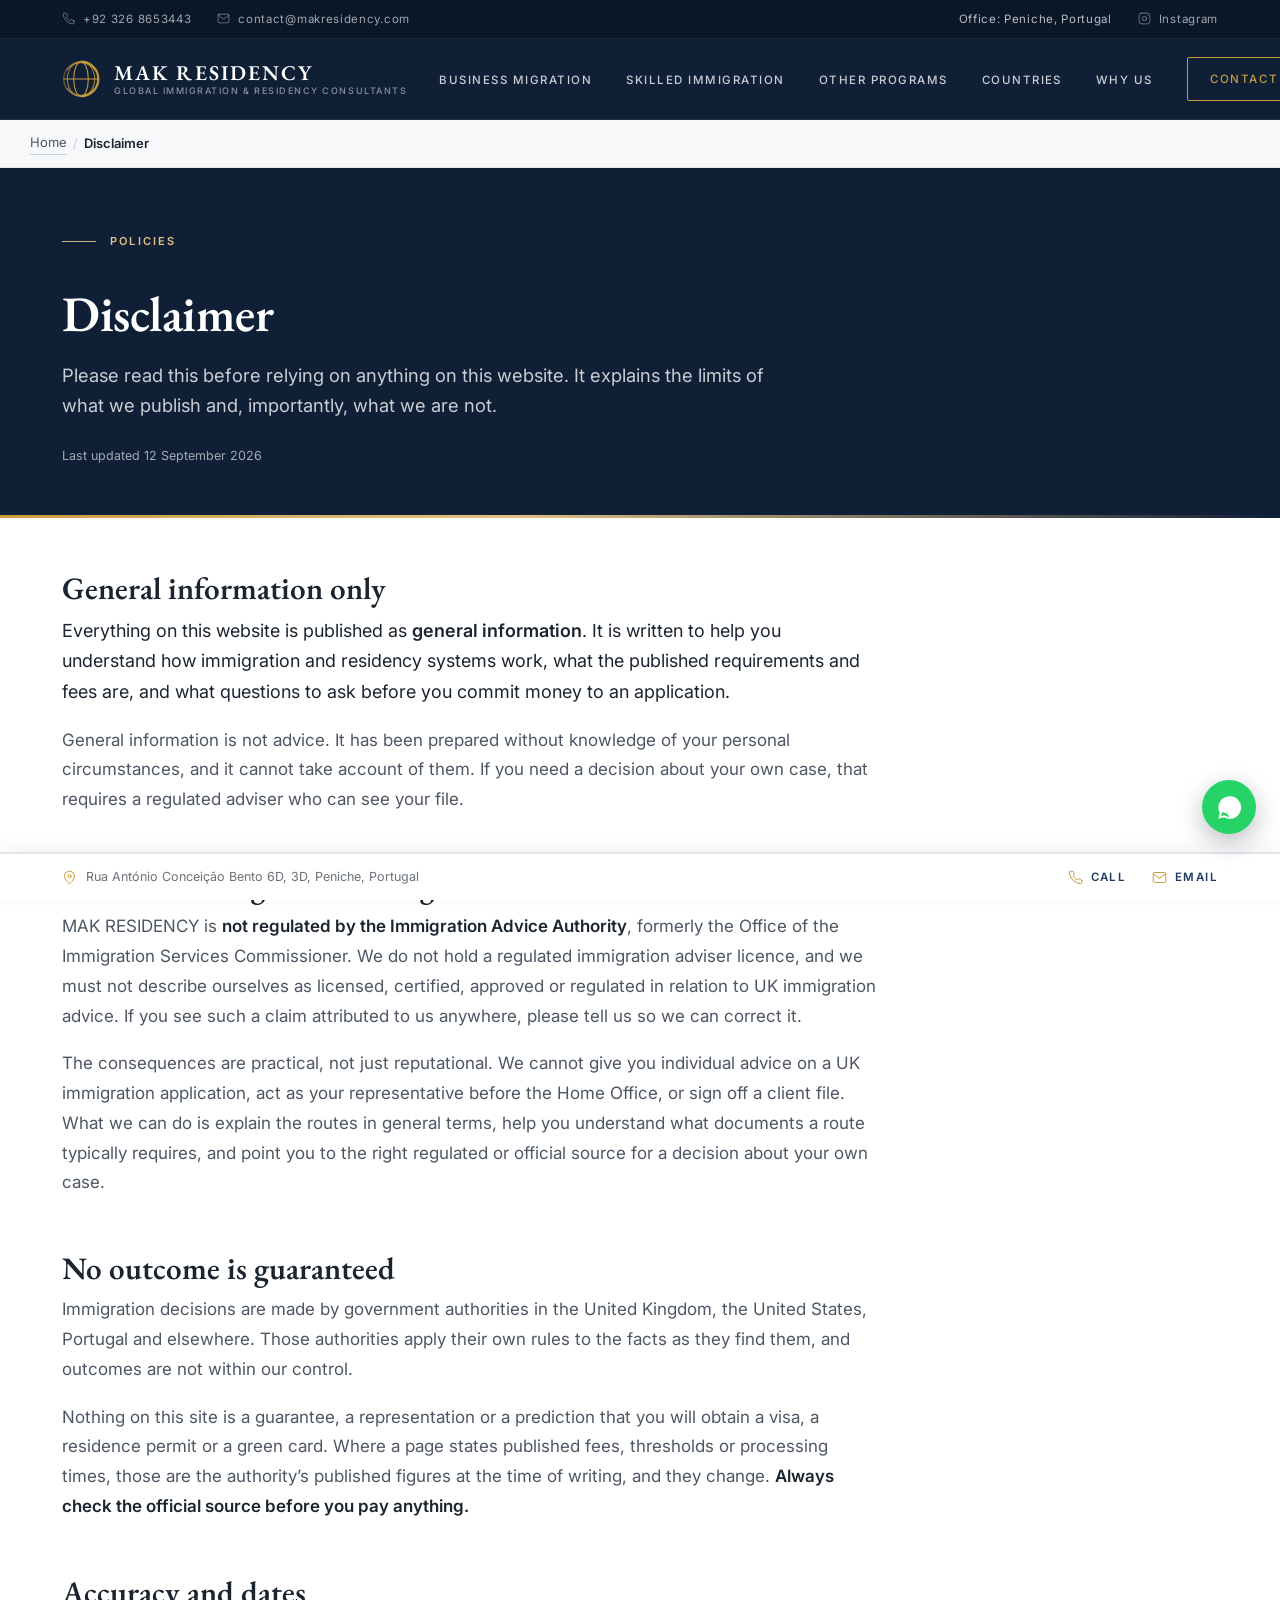
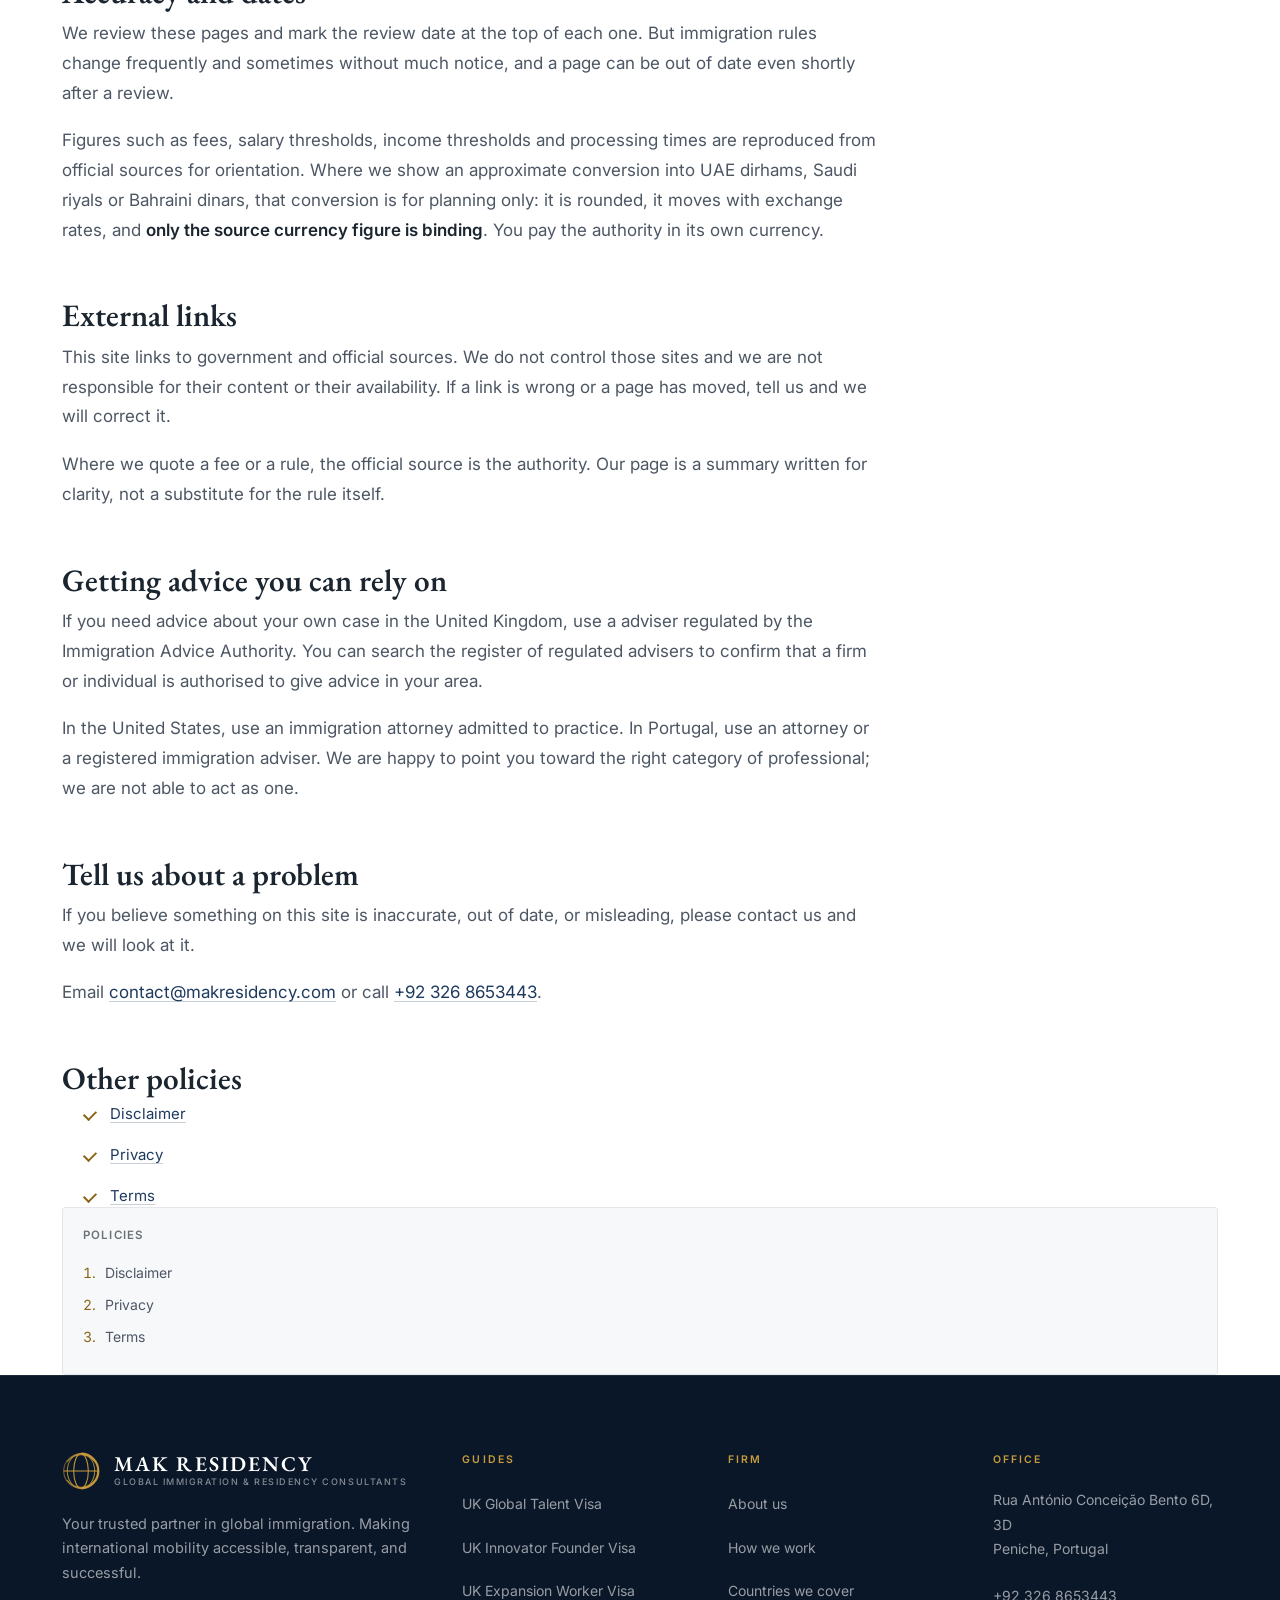
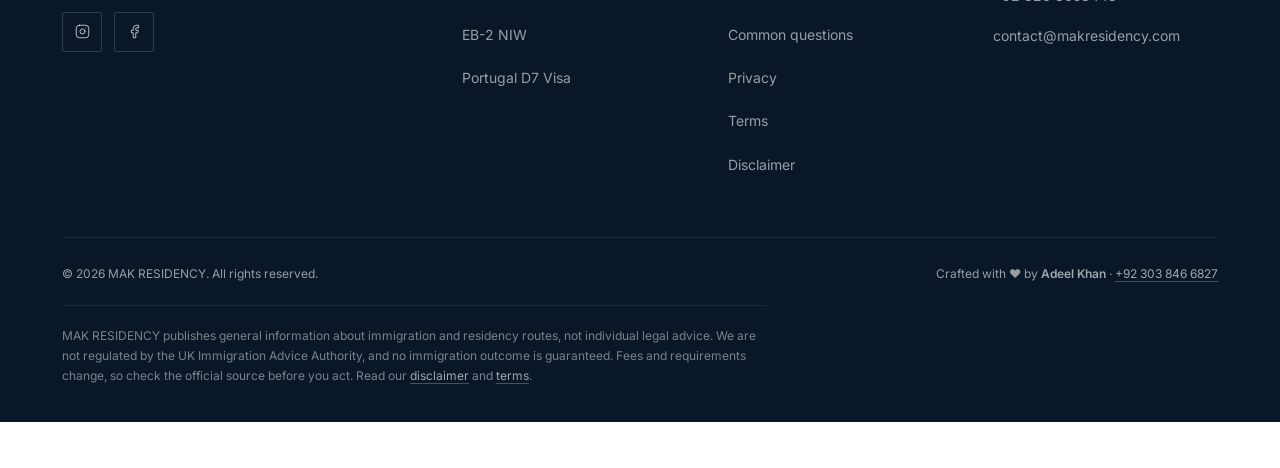
==== disclaimer/index.html @ 4a9f29b5 "Add Gulf-focused SEO: 5 visa guides, 3 policy pages, schema, sitemap The site was a single 1.9k-word" ====
<!doctype html>
<html lang="en">
<head>
    <meta charset="UTF-8">
    <meta name="viewport" content="width=device-width, initial-scale=1.0">
    <meta name="robots" content="index, follow, max-image-preview:large">
    <title>Disclaimer | MAK RESIDENCY</title>
    <meta name="description" content="General immigration information only. MAK RESIDENCY is not IAA or OISC regulated, nothing here is individual legal advice, and no outcome is guaranteed.">
    <meta name="author" content="MAK RESIDENCY">
    <meta name="theme-color" content="#0f1f36">
    <link rel="canonical" href="https://makresidency.com/disclaimer/">

    <meta property="og:type" content="article">
    <meta property="og:site_name" content="MAK RESIDENCY">
    <meta property="og:locale" content="en_GB">
    <meta property="og:title" content="Disclaimer | MAK RESIDENCY">
    <meta property="og:description" content="General immigration information only. MAK RESIDENCY is not IAA or OISC regulated, nothing here is individual legal advice, and no outcome is guaranteed.">
    <meta property="og:url" content="https://makresidency.com/disclaimer/">
    <meta property="og:image" content="https://makresidency.com/assets/og-image.png">
    <meta property="og:image:width" content="1200">
    <meta property="og:image:height" content="630">
    <meta property="og:image:alt" content="MAK RESIDENCY - global immigration and residency consultants">
    <meta name="twitter:card" content="summary_large_image">
    <meta name="twitter:title" content="Disclaimer | MAK RESIDENCY">
    <meta name="twitter:description" content="General immigration information only. MAK RESIDENCY is not IAA or OISC regulated, nothing here is individual legal advice, and no outcome is guaranteed.">
    <meta name="twitter:image" content="https://makresidency.com/assets/og-image.png">

    <link rel="preconnect" href="https://fonts.googleapis.com">
    <link rel="preconnect" href="https://fonts.gstatic.com" crossorigin>
    <link rel="stylesheet" href="https://fonts.googleapis.com/css2?family=EB+Garamond:ital,wght@0,400;0,500;0,600;0,700;1,400;1,500&family=Inter:wght@300;400;500;600;700&display=swap">
    <link rel="stylesheet" href="../styles.css">
    <link rel="icon" type="image/svg+xml" href="../favicon.svg">
    <link rel="apple-touch-icon" href="../assets/apple-touch-icon.png">
    <link rel="me" href="https://www.instagram.com/makresidency12/">

    <script type="application/ld+json">{
  "@context": "https://schema.org",
  "@graph": [
    {
      "@type": [
        "Organization",
        "ProfessionalService"
      ],
      "@id": "https://makresidency.com/#organisation",
      "name": "MAK RESIDENCY",
      "alternateName": "MAK Residency Global Immigration and Residency Consultants",
      "url": "https://makresidency.com/",
      "description": "Immigration and residency consultancy with 15 years of experience advising business owners, skilled professionals, founders and investors on UK, US and Portuguese immigration routes.",
      "slogan": "Global Immigration & Residency Consultants",
      "foundingDate": "2011",
      "logo": {
        "@type": "ImageObject",
        "url": "https://makresidency.com/favicon.svg"
      },
      "image": {
        "@type": "ImageObject",
        "url": "https://makresidency.com/assets/og-image.png",
        "width": 1200,
        "height": 630
      },
      "telephone": "+92-326-8653443",
      "email": "contact@makresidency.com",
      "address": {
        "@type": "PostalAddress",
        "streetAddress": "Rua Antonio Conceicao Bento 6D, 3D",
        "addressLocality": "Peniche",
        "addressRegion": "Leiria",
        "postalCode": "2560-392",
        "addressCountry": "PT"
      },
      "areaServed": [
        {
          "@type": "Country",
          "name": "United Arab Emirates"
        },
        {
          "@type": "Country",
          "name": "Saudi Arabia"
        },
        {
          "@type": "Country",
          "name": "Bahrain"
        },
        {
          "@type": "Country",
          "name": "Qatar"
        },
        {
          "@type": "Country",
          "name": "Kuwait"
        },
        {
          "@type": "Country",
          "name": "Oman"
        },
        {
          "@type": "Country",
          "name": "United Kingdom"
        },
        {
          "@type": "Country",
          "name": "United States"
        },
        {
          "@type": "Country",
          "name": "Portugal"
        },
        {
          "@type": "AdministrativeArea",
          "name": "Europe"
        },
        {
          "@type": "AdministrativeArea",
          "name": "Middle East"
        },
        {
          "@type": "AdministrativeArea",
          "name": "Americas"
        }
      ],
      "knowsLanguage": [
        "en",
        "ur",
        "pa",
        "hi",
        "ar"
      ],
      "sameAs": [
        "https://www.instagram.com/makresidency12/"
      ],
      "contactPoint": [
        {
          "@type": "ContactPoint",
          "contactType": "Enquiries",
          "telephone": "+92-326-8653443",
          "email": "contact@makresidency.com",
          "availableLanguage": [
            "en",
            "ur",
            "pa",
            "hi",
            "ar"
          ],
          "areaServed": [
            "AE",
            "SA",
            "BH",
            "QA",
            "KW",
            "OM"
          ]
        }
      ]
    },
    {
      "@type": "WebSite",
      "@id": "https://makresidency.com/#website",
      "url": "https://makresidency.com/",
      "name": "MAK RESIDENCY",
      "inLanguage": "en",
      "publisher": {
        "@id": "https://makresidency.com/#organisation"
      }
    },
    {
      "@type": "WebPage",
      "@id": "https://makresidency.com/disclaimer/#webpage",
      "url": "https://makresidency.com/disclaimer/",
      "name": "Disclaimer | MAK RESIDENCY",
      "description": "General immigration information only. MAK RESIDENCY is not IAA or OISC regulated, nothing here is individual legal advice, and no outcome is guaranteed.",
      "isPartOf": {
        "@id": "https://makresidency.com/#website"
      },
      "about": {
        "@id": "https://makresidency.com/#organisation"
      },
      "dateModified": "2026-09-12",
      "inLanguage": "en"
    },
    {
      "@type": "BreadcrumbList",
      "@id": "https://makresidency.com/#breadcrumb",
      "itemListElement": [
        {
          "@type": "ListItem",
          "position": 1,
          "name": "Home",
          "item": "https://makresidency.com../index.html"
        },
        {
          "@type": "ListItem",
          "position": 2,
          "name": "Disclaimer"
        }
      ]
    }
  ]
}</script>

    <script>document.documentElement.className += ' js';</script>
</head>
<body>
<a class="skip-link" href="#main">Skip to content</a>

<header class="site-header" id="siteHeader">
    <div class="utility-bar">
        <div class="container utility-inner">
            <div class="utility-group">
                <a class="utility-link" href="tel:+923268653443"><svg class="icon" viewBox="0 0 24 24" aria-hidden="true" focusable="false"><path d="M22 16.92v3a2 2 0 0 1-2.18 2 19.79 19.79 0 0 1-8.63-3.07 19.5 19.5 0 0 1-6-6 19.79 19.79 0 0 1-3.07-8.67A2 2 0 0 1 4.11 2h3a2 2 0 0 1 2 1.72c.13.96.36 1.9.7 2.81a2 2 0 0 1-.45 2.11L8.09 9.91a16 16 0 0 0 6 6l1.27-1.27a2 2 0 0 1 2.11-.45c.91.34 1.85.57 2.81.7A2 2 0 0 1 22 16.92z"/></svg><span>+92 326 8653443</span></a>
                <a class="utility-link" href="mailto:contact@makresidency.com"><svg class="icon" viewBox="0 0 24 24" aria-hidden="true" focusable="false"><path d="M4 4h16c1.1 0 2 .9 2 2v12c0 1.1-.9 2-2 2H4c-1.1 0-2-.9-2-2V6c0-1.1.9-2 2-2z"/><path d="M22 6l-10 7L2 6"/></svg><span>contact@makresidency.com</span></a>
            </div>
            <div class="utility-group utility-group--end">
                <span class="utility-note">Office: Peniche, Portugal</span>
                <a class="utility-link" href="https://www.instagram.com/makresidency12/" target="_blank" rel="noopener noreferrer me"><svg class="icon" viewBox="0 0 24 24" aria-hidden="true" focusable="false"><rect x="2" y="2" width="20" height="20" rx="5"/><path d="M16 11.4A4 4 0 1 1 12.6 8a4 4 0 0 1 3.4 3.4z"/><path d="M17.5 6.5h.01"/></svg><span>Instagram</span></a>
            </div>
        </div>
    </div>

    <div class="nav-bar">
        <div class="container nav-inner">
            <a class="brand" href="../index.html" aria-label="MAK RESIDENCY home">
                <span class="brand-mark" aria-hidden="true">
                        <svg viewBox="0 0 40 40" focusable="false">
                            <circle cx="20" cy="20" r="18.2" fill="none" stroke="currentColor" stroke-width="1.1" opacity=".55"/>
                            <ellipse cx="20" cy="20" rx="7.7" ry="18.2" fill="none" stroke="currentColor" stroke-width="1.1"/>
                            <ellipse cx="20" cy="20" rx="14.4" ry="18.2" fill="none" stroke="currentColor" stroke-width="1.1" opacity=".8"/>
                            <path d="M1.8 20h36.4" stroke="currentColor" stroke-width="1.1"/>
                            <path d="M5.2 10.6a18.2 18.2 0 0 1 29.6 0" fill="none" stroke="currentColor" stroke-width="1.1" opacity=".8"/>
                            <path d="M5.2 29.4a18.2 18.2 0 0 0 29.6 0" fill="none" stroke="currentColor" stroke-width="1.1" opacity=".8"/>
                            <path d="M20 1.8A18.2 18.2 0 0 1 20 38.2" fill="none" stroke="currentColor" stroke-width="2.4" opacity=".95"/>
                        </svg>
                    </span>
                <span class="brand-text">
                        <span class="brand-name">MAK RESIDENCY</span>
                        <span class="brand-sub">Global Immigration &amp; Residency Consultants</span>
                    </span>
            </a>

            <nav class="primary-nav" id="primaryNav" aria-label="Primary">
                <ul class="nav-list">
                    <li><a href="../index.html#business-migration">Business Migration</a></li>
                    <li><a href="../index.html#skilled-immigration">Skilled Immigration</a></li>
                    <li><a href="../index.html#other-programs">Other Programs</a></li>
                    <li><a href="../index.html#countries">Countries</a></li>
                    <li><a href="../index.html#why-us">Why Us</a></li>
                    <li><a href="../index.html#contact" class="nav-cta">Contact</a></li>
                </ul>
            </nav>

            <button class="nav-toggle" id="navToggle" type="button" aria-expanded="false" aria-controls="primaryNav">
                <span class="nav-toggle-box" aria-hidden="true"><i></i><i></i></span>
                <span class="nav-toggle-text">Menu</span>
            </button>
        </div>
    </div>
</header>
<nav class="breadcrumbs" aria-label="Breadcrumb">
    <div class="container breadcrumbs-inner">
        <ol>
            <li><a href="../index.html">Home</a></li>
            <li><span aria-current="page">Disclaimer</span></li>
        </ol>
    </div>
</nav>

<main id="main">
    <section class="page-hero page-hero--compact">
        <div class="container">
            <p class="eyebrow"><span class="eyebrow-rule" aria-hidden="true"></span>Policies</p>
            <h1 class="page-title">Disclaimer</h1>
            <p class="page-lede">Please read this before relying on anything on this website. It explains the limits of what we publish and, importantly, what we are not.</p>
            <div class="page-meta">
                <span>Last updated 12 September 2026</span>
            </div>
        </div>
    </section>

    <div class="container legal-layout">
        <article class="prose">
<h2 id="general-information">General information only</h2>
<p>Everything on this website is published as <strong>general information</strong>. It is written to help you understand how immigration and residency systems work, what the published requirements and fees are, and what questions to ask before you commit money to an application.</p>
<p>General information is not advice. It has been prepared without knowledge of your personal circumstances, and it cannot take account of them. If you need a decision about your own case, that requires a regulated adviser who can see your file.</p>

<h2 id="not-regulated">We are not a regulated immigration adviser</h2>
<p>MAK RESIDENCY is <strong>not regulated by the Immigration Advice Authority</strong>, formerly the Office of the Immigration Services Commissioner. We do not hold a regulated immigration adviser licence, and we must not describe ourselves as licensed, certified, approved or regulated in relation to UK immigration advice. If you see such a claim attributed to us anywhere, please tell us so we can correct it.</p>
<p>The consequences are practical, not just reputational. We cannot give you individual advice on a UK immigration application, act as your representative before the Home Office, or sign off a client file. What we can do is explain the routes in general terms, help you understand what documents a route typically requires, and point you to the right regulated or official source for a decision about your own case.</p>

<h2 id="no-outcome">No outcome is guaranteed</h2>
<p>Immigration decisions are made by government authorities in the United Kingdom, the United States, Portugal and elsewhere. Those authorities apply their own rules to the facts as they find them, and outcomes are not within our control.</p>
<p>Nothing on this site is a guarantee, a representation or a prediction that you will obtain a visa, a residence permit or a green card. Where a page states published fees, thresholds or processing times, those are the authority&rsquo;s published figures at the time of writing, and they change. <strong>Always check the official source before you pay anything.</strong></p>

<h2 id="accuracy">Accuracy and dates</h2>
<p>We review these pages and mark the review date at the top of each one. But immigration rules change frequently and sometimes without much notice, and a page can be out of date even shortly after a review.</p>
<p>Figures such as fees, salary thresholds, income thresholds and processing times are reproduced from official sources for orientation. Where we show an approximate conversion into UAE dirhams, Saudi riyals or Bahraini dinars, that conversion is for planning only: it is rounded, it moves with exchange rates, and <strong>only the source currency figure is binding</strong>. You pay the authority in its own currency.</p>

<h2 id="external-links">External links</h2>
<p>This site links to government and official sources. We do not control those sites and we are not responsible for their content or their availability. If a link is wrong or a page has moved, tell us and we will correct it.</p>
<p>Where we quote a fee or a rule, the official source is the authority. Our page is a summary written for clarity, not a substitute for the rule itself.</p>

<h2 id="your-advice">Getting advice you can rely on</h2>
<p>If you need advice about your own case in the United Kingdom, use a adviser regulated by the Immigration Advice Authority. You can search the register of regulated advisers to confirm that a firm or individual is authorised to give advice in your area.</p>
<p>In the United States, use an immigration attorney admitted to practice. In Portugal, use an attorney or a registered immigration adviser. We are happy to point you toward the right category of professional; we are not able to act as one.</p>

<h2 id="contact">Tell us about a problem</h2>
<p>If you believe something on this site is inaccurate, out of date, or misleading, please contact us and we will look at it.</p>
<p>Email <a href="mailto:contact@makresidency.com">contact@makresidency.com</a> or call <a href="tel:+923268653443">+92 326 8653443</a>.</p>

<h2 id="more-policies">Other policies</h2>
<ul class="sources">
                    <li><a href="#" aria-current="page">Disclaimer</a></li>
                    <li><a href="../privacy/">Privacy</a></li>
                    <li><a href="../terms/">Terms</a></li>
</ul>
        </article>
        <aside class="toc" aria-label="Policies">
            <h2>Policies</h2>
            <ol>
                <li><a href="../disclaimer/">Disclaimer</a></li>
                <li><a href="../privacy/">Privacy</a></li>
                <li><a href="../terms/">Terms</a></li>
            </ol>
        </aside>
    </div>
</main>

<footer class="site-footer">
    <div class="container">
        <div class="footer-grid">
            <div class="footer-brand">
                <a class="brand brand--footer" href="../index.html" aria-label="MAK RESIDENCY home">
                    <span class="brand-mark" aria-hidden="true">
                        <svg viewBox="0 0 40 40" focusable="false">
                            <circle cx="20" cy="20" r="18.2" fill="none" stroke="currentColor" stroke-width="1.1" opacity=".55"/>
                            <ellipse cx="20" cy="20" rx="7.7" ry="18.2" fill="none" stroke="currentColor" stroke-width="1.1"/>
                            <ellipse cx="20" cy="20" rx="14.4" ry="18.2" fill="none" stroke="currentColor" stroke-width="1.1" opacity=".8"/>
                            <path d="M1.8 20h36.4" stroke="currentColor" stroke-width="1.1"/>
                            <path d="M5.2 10.6a18.2 18.2 0 0 1 29.6 0" fill="none" stroke="currentColor" stroke-width="1.1" opacity=".8"/>
                            <path d="M5.2 29.4a18.2 18.2 0 0 0 29.6 0" fill="none" stroke="currentColor" stroke-width="1.1" opacity=".8"/>
                            <path d="M20 1.8A18.2 18.2 0 0 1 20 38.2" fill="none" stroke="currentColor" stroke-width="2.4" opacity=".95"/>
                        </svg>
                    </span>
                    <span class="brand-text">
                        <span class="brand-name">MAK RESIDENCY</span>
                        <span class="brand-sub">Global Immigration &amp; Residency Consultants</span>
                    </span>
                </a>
                <p class="footer-blurb">Your trusted partner in global immigration. Making international mobility accessible, transparent, and successful.</p>
                <ul class="footer-social">
                    <li>
                        <a href="https://www.instagram.com/makresidency12/" target="_blank" rel="noopener noreferrer me" aria-label="Instagram"><svg class="icon" viewBox="0 0 24 24" aria-hidden="true" focusable="false"><rect x="2" y="2" width="20" height="20" rx="5"/><path d="M16 11.4A4 4 0 1 1 12.6 8a4 4 0 0 1 3.4 3.4z"/><path d="M17.5 6.5h.01"/></svg></a>
                    </li>
                    <li>
                        <a href="https://www.facebook.com/share/1LLcSivwy2/" target="_blank" rel="noopener noreferrer" aria-label="Facebook"><svg class="icon" viewBox="0 0 24 24" aria-hidden="true" focusable="false"><path d="M18 2h-3a5 5 0 0 0-5 5v3H7v4h3v8h4v-8h3l1-4h-4V7a1 1 0 0 1 1-1h3z"/></svg></a>
                    </li>
                </ul>
            </div>

            <nav class="footer-col" aria-label="Detailed guides">
                <h2 class="footer-heading">Guides</h2>
                <ul>
                    <li><a href="../uk-global-talent/">UK Global Talent Visa</a></li>
                    <li><a href="../uk-innovator-founder/">UK Innovator Founder Visa</a></li>
                    <li><a href="../uk-expansion-worker/">UK Expansion Worker Visa</a></li>
                    <li><a href="../eb-2-niw/">EB-2 NIW</a></li>
                    <li><a href="../portugal-d7-visa/">Portugal D7 Visa</a></li>
                </ul>
            </nav>

            <nav class="footer-col" aria-label="Firm">
                <h2 class="footer-heading">Firm</h2>
                <ul>
                    <li><a href="../index.html#why-us">About us</a></li>
                    <li><a href="../index.html#journey">How we work</a></li>
                    <li><a href="../index.html#countries">Countries we cover</a></li>
                    <li><a href="../index.html#faq">Common questions</a></li>
                    <li><a href="../privacy/">Privacy</a></li>
                    <li><a href="../terms/">Terms</a></li>
                    <li><a href="../disclaimer/">Disclaimer</a></li>
                </ul>
            </nav>

            <div class="footer-col">
                <h2 class="footer-heading">Office</h2>
                <address class="footer-address">
                    Rua Ant&oacute;nio Concei&ccedil;&atilde;o Bento 6D, 3D<br>
                    Peniche, Portugal
                </address>
                <ul class="footer-contact">
                    <li><a href="tel:+923268653443">+92 326 8653443</a></li>
                    <li><a href="mailto:contact@makresidency.com">contact@makresidency.com</a></li>
                </ul>
            </div>
        </div>

        <div class="footer-bottom">
            <p class="copyright">&copy; 2026 MAK RESIDENCY. All rights reserved.</p>
                <p class="footer-credit">Crafted with <span aria-hidden="true">&#10084;</span> by <strong>Adeel Khan</strong> &middot; <a href="tel:+923038466827">+92 303 846 6827</a></p>
        </div>

        <p class="footer-legal">MAK RESIDENCY publishes general information about immigration and residency routes, not individual legal advice. We are not regulated by the UK Immigration Advice Authority, and no immigration outcome is guaranteed. Fees and requirements change, so check the official source before you act. Read our <a href="../disclaimer/">disclaimer</a> and <a href="../terms/">terms</a>.</p>
    </div>
</footer>

<!-- ========================= Floating actions ========================= -->
<a class="whatsapp-float" href="https://wa.me/923268653443" target="_blank" rel="noopener noreferrer" aria-label="Chat with us on WhatsApp">
    <svg viewBox="0 0 24 24" aria-hidden="true" focusable="false"><path d="M17.5 14.4c-.3-.1-1.8-.9-2-1-.3-.1-.5-.1-.7.1-.2.3-.8 1-.9 1.2-.2.2-.3.2-.6.1-.3-.2-1.3-.5-2.4-1.5-.9-.8-1.5-1.8-1.7-2.1-.2-.3 0-.4.1-.6l.5-.5c.1-.2.2-.3.3-.5 0-.2 0-.4-.1-.5l-1-2.3c-.2-.6-.5-.5-.7-.5h-.6c-.2 0-.5.1-.8.4-.3.3-1 1-1 2.5s1.1 2.9 1.2 3.1c.2.2 2.1 3.2 5.1 4.5.7.3 1.3.5 1.7.6.7.2 1.4.2 1.9.1.6-.1 1.8-.7 2-1.4.2-.7.2-1.3.2-1.4-.1-.2-.3-.3-.5-.4zM12 2a10 10 0 0 0-8.6 15L2 22l5.2-1.4A10 10 0 1 0 12 2zm0 18.2a8.2 8.2 0 0 1-4.2-1.2l-.3-.2-3.1.8.8-3-.2-.3a8.2 8.2 0 0 1 7 3.9z"/></svg>
</a>

<div class="dock" id="dock">
    <div class="dock-panel" id="dockPanel">
        <div class="container dock-panel-inner">
            <p class="dock-panel-label">Our office</p>
            <address class="dock-panel-address">Rua Ant&oacute;nio Concei&ccedil;&atilde;o Bento 6D, 3D, Peniche, Portugal</address>
            <a class="dock-panel-map" href="https://maps.google.com/?q=Rua+Ant%C3%B3nio+Concei%C3%A7%C3%A3o+Bento+6D+Peniche+Portugal" target="_blank" rel="noopener noreferrer">View on map</a>
        </div>
    </div>
    <div class="dock-bar">
        <div class="container dock-inner">
            <span class="dock-office"><svg class="icon" viewBox="0 0 24 24" aria-hidden="true" focusable="false"><path d="M20 10c0 6-8 12-8 12S4 16 4 10a8 8 0 0 1 16 0z"/><circle cx="12" cy="10" r="2.6"/></svg><span>Rua Ant&oacute;nio Concei&ccedil;&atilde;o Bento 6D, 3D, Peniche, Portugal</span></span>
            <span class="dock-actions">
                <a class="dock-link" href="tel:+923268653443"><svg class="icon" viewBox="0 0 24 24" aria-hidden="true" focusable="false"><path d="M22 16.92v3a2 2 0 0 1-2.18 2 19.79 19.79 0 0 1-8.63-3.07 19.5 19.5 0 0 1-6-6 19.79 19.79 0 0 1-3.07-8.67A2 2 0 0 1 4.11 2h3a2 2 0 0 1 2 1.72c.13.96.36 1.9.7 2.81a2 2 0 0 1-.45 2.11L8.09 9.91a16 16 0 0 0 6 6l1.27-1.27a2 2 0 0 1 2.11-.45c.91.34 1.85.57 2.81.7A2 2 0 0 1 22 16.92z"/></svg><span>Call</span></a>
                <a class="dock-link" href="mailto:contact@makresidency.com"><svg class="icon" viewBox="0 0 24 24" aria-hidden="true" focusable="false"><path d="M4 4h16c1.1 0 2 .9 2 2v12c0 1.1-.9 2-2 2H4c-1.1 0-2-.9-2-2V6c0-1.1.9-2 2-2z"/><path d="M22 6l-10 7L2 6"/></svg><span>Email</span></a>
                <button class="dock-toggle" id="dockToggle" type="button" aria-expanded="false" aria-controls="dockPanel"><svg class="icon" viewBox="0 0 24 24" aria-hidden="true" focusable="false"><path d="M20 10c0 6-8 12-8 12S4 16 4 10a8 8 0 0 1 16 0z"/><circle cx="12" cy="10" r="2.6"/></svg><span>Office</span></button>
            </span>
        </div>
    </div>
</div>

<script src="../script.js"></script>
</body>
</html>
---- styles.css ----
/* ==========================================================================
   MAK RESIDENCY
   Global Immigration & Residency Consultants
   --------------------------------------------------------------------------
   1.  Tokens
   2.  Reset & base
   3.  Typography primitives
   4.  Layout primitives
   5.  Buttons & links
   6.  Header
   7.  Hero
   8.  Expertise strip
   9.  Why us
   10. Programme sections
   11. Digital nomad & residency
   12. Countries
   13. Accordion
   14. Testimonials
   15. FAQ
   16. Contact
   17. Footer
   18. Floating actions & dock
   19. Motion
   20. Responsive
   ========================================================================== */


/* ==========================================================================
   1. TOKENS
   ========================================================================== */
:root {
    /* Brand */
    --navy-900: #0a1728;
    --navy-800: #0f1f36;
    --navy-700: #1e3a5f;
    --navy-600: #2f5480;
    --slate: #405363;
    --gold: #c89b3c;
    --gold-soft: #e2c184;
    /* Deeper bronze reserved for small text and meaningful graphics on light surfaces */
    --gold-ink: #8a6414;

    /* Neutrals */
    --ink: #1b2530;
    --body: #4d5764;
    --muted: #6b7178;
    --band: #f7f8fa;
    --white: #ffffff;

    /* Lines */
    --border: #e3e7ec;
    --rule: #c9cfd6;
    --line-dark: rgba(255, 255, 255, 0.16);
    --line-dark-soft: rgba(255, 255, 255, 0.08);
    /* Form control borders need >= 3:1 against the navy field background */
    --line-field: rgba(255, 255, 255, 0.38);

    /* Type */
    --font-display: "EB Garamond", "Iowan Old Style", "Palatino Linotype", Georgia, serif;
    --font-body: "Inter", -apple-system, BlinkMacSystemFont, "Segoe UI", Roboto, Helvetica, Arial, sans-serif;

    /* Shape */
    --r-sm: 2px;
    --r-md: 3px;
    --r-lg: 4px;

    /* Elevation */
    --shadow-sm: 0 1px 2px rgba(15, 31, 54, 0.06);
    --shadow-md: 0 8px 24px rgba(15, 31, 54, 0.10);
    --shadow-panel: 0 24px 60px rgba(6, 14, 26, 0.34);

    /* Metrics */
    --header-h: 80px;
    --utility-h: 38px;
    --dock-h: 46px;
    /* Doubled declaration so engines without env() fall back to 0px */
    --safe-b: 0px;
    --safe-b: env(safe-area-inset-bottom, 0px);
    --gutter: 32px;
    --shell: 1220px;

    --ease: cubic-bezier(0.22, 0.61, 0.36, 1);
}


/* ==========================================================================
   2. RESET & BASE
   ========================================================================== */
*,
*::before,
*::after { box-sizing: border-box; }

html {
    -webkit-text-size-adjust: 100%;
    scroll-behavior: smooth;
    scroll-padding-top: calc(var(--header-h) + var(--utility-h) + 24px);
    /* clip rather than hidden: hidden would make html a scroll container and can
       disable position: sticky on the header */
    overflow-x: clip;
}

body {
    margin: 0;
    font-family: var(--font-body);
    font-size: 16px;
    line-height: 1.6;
    font-weight: 400;
    color: var(--body);
    background: var(--white);
    overflow-x: clip;
    padding-bottom: calc(var(--dock-h) + var(--safe-b));
    -webkit-font-smoothing: antialiased;
    -moz-osx-font-smoothing: grayscale;
    text-rendering: optimizeLegibility;
}

body.is-locked { overflow: hidden; }

img,
svg { display: block; max-width: 100%; }

a { color: inherit; }

button,
input,
select,
textarea {
    font: inherit;
    color: inherit;
}

button { background: none; border: 0; }

address { font-style: normal; }

/* Zero-height block target so #top is a reliable, stable scroll destination */
#top { display: block; height: 0; }

h1, h2, h3, h4, h5, h6,
p, dl, dd, figure, blockquote, ol, ul {
    margin: 0;
}

ol, ul { padding: 0; list-style: none; }

.svg-sprite {
    position: absolute;
    width: 0;
    height: 0;
    overflow: hidden;
}

.skip-link {
    position: absolute;
    top: 0;
    left: 50%;
    transform: translate(-50%, -120%);
    z-index: 999;
    padding: 14px 26px;
    background: var(--gold);
    color: var(--navy-900);
    font-size: 12px;
    font-weight: 600;
    letter-spacing: 0.14em;
    text-transform: uppercase;
    text-decoration: none;
    transition: transform 0.2s var(--ease);
}

.skip-link:focus { transform: translate(-50%, 0); }

:focus-visible {
    outline: 2px solid var(--gold);
    outline-offset: 3px;
    border-radius: 1px;
}

::selection {
    background: var(--gold);
    color: var(--navy-900);
}

.icon {
    width: 15px;
    height: 15px;
    flex: none;
    fill: none;
    stroke: currentColor;
    stroke-width: 1.6;
    stroke-linecap: round;
    stroke-linejoin: round;
}

.flag {
    width: 30px;
    height: 21px;
    flex: none;
    border-radius: 1px;
    box-shadow: 0 0 0 1px rgba(15, 31, 54, 0.10);
}


/* ==========================================================================
   3. TYPOGRAPHY PRIMITIVES
   ========================================================================== */
.eyebrow {
    display: inline-flex;
    align-items: center;
    gap: 14px;
    margin: 0 0 22px;
    font-size: 11px;
    font-weight: 600;
    letter-spacing: 0.2em;
    text-transform: uppercase;
    /* Navy rather than gold: #c89b3c on white only reaches 2.6:1 */
    color: var(--navy-700);
}

.eyebrow-rule {
    width: 34px;
    height: 1px;
    flex: none;
    background: var(--gold);
    opacity: 0.9;
}

.eyebrow--light { color: var(--gold-soft); }
.eyebrow--light .eyebrow-rule { background: var(--gold-soft); opacity: 0.6; }

.section-title {
    font-family: var(--font-display);
    font-size: clamp(30px, 3.3vw, 44px);
    font-weight: 500;
    line-height: 1.14;
    letter-spacing: -0.005em;
    color: var(--ink);
    text-wrap: balance;
}

.section-title--light { color: var(--white); }

.section-lede {
    max-width: 64ch;
    margin: 0;
    font-size: 17px;
    line-height: 1.72;
    color: var(--body);
    text-wrap: pretty;
}

.section-lede--light { color: rgba(255, 255, 255, 0.72); }

.section-head {
    max-width: 780px;
    margin-bottom: 56px;
}

.section-head--left {
    max-width: none;
    text-align: left;
}

.section-head--split {
    display: flex;
    flex-wrap: wrap;
    align-items: flex-end;
    justify-content: space-between;
    gap: 20px 56px;
    max-width: none;
    margin-bottom: 8px;
}

.section-note {
    max-width: 48ch;
    margin: 0 0 6px;
    font-size: 15.5px;
    line-height: 1.7;
    color: var(--body);
}

.subhead {
    margin: 0 0 26px;
    font-family: var(--font-display);
    font-size: clamp(21px, 2vw, 26px);
    font-weight: 500;
    color: var(--ink);
}


/* ==========================================================================
   4. LAYOUT PRIMITIVES
   ========================================================================== */
.container {
    width: 100%;
    max-width: var(--shell);
    margin: 0 auto;
    padding: 0 var(--gutter);
}

.container--narrow { max-width: 880px; }

.band {
    padding: 104px 0;
    background: var(--band);
    border-top: 1px solid var(--border);
    border-bottom: 1px solid var(--border);
}

.split {
    display: grid;
    grid-template-columns: minmax(0, 1.08fr) minmax(0, 0.92fr);
    gap: 72px;
    align-items: start;
}

.split--journey {
    grid-template-columns: minmax(0, 0.82fr) minmax(0, 1.18fr);
    gap: 64px;
}


/* ==========================================================================
   5. BUTTONS & LINKS
   ========================================================================== */
.btn {
    display: inline-flex;
    align-items: center;
    justify-content: center;
    gap: 12px;
    min-height: 52px;
    padding: 0 32px;
    border: 1px solid transparent;
    border-radius: var(--r-sm);
    font-family: var(--font-body);
    font-size: 11.5px;
    font-weight: 600;
    letter-spacing: 0.16em;
    text-transform: uppercase;
    text-decoration: none;
    white-space: nowrap;
    cursor: pointer;
    transition: background-color 0.3s var(--ease), color 0.3s var(--ease),
                border-color 0.3s var(--ease), transform 0.3s var(--ease);
}

.btn-arrow {
    width: 17px;
    height: 17px;
    flex: none;
    fill: none;
    stroke: currentColor;
    stroke-width: 1.6;
    stroke-linecap: round;
    stroke-linejoin: round;
    transition: transform 0.3s var(--ease);
}

.btn:hover .btn-arrow { transform: translateX(4px); }

.btn-primary {
    background: var(--gold);
    border-color: var(--gold);
    color: var(--navy-900);
}

.btn-primary:hover {
    background: var(--gold-soft);
    border-color: var(--gold-soft);
}

.btn-outline {
    background: transparent;
    border-color: rgba(255, 255, 255, 0.38);
    color: var(--white);
}

.btn-outline:hover {
    background: var(--white);
    border-color: var(--white);
    color: var(--navy-900);
}

.btn-gold {
    background: var(--gold);
    border-color: var(--gold);
    color: var(--navy-900);
}

.btn-gold:hover {
    background: var(--gold-soft);
    border-color: var(--gold-soft);
}

.btn-full { width: 100%; }

.btn:disabled {
    opacity: 0.65;
    cursor: progress;
}

.text-link {
    position: relative;
    display: inline-flex;
    align-items: center;
    gap: 9px;
    padding-bottom: 5px;
    font-size: 11.5px;
    font-weight: 600;
    letter-spacing: 0.14em;
    text-transform: uppercase;
    text-decoration: none;
    color: var(--navy-700);
}

.text-link::after {
    content: "";
    position: absolute;
    left: 0;
    bottom: 0;
    width: 16px;
    height: 1px;
    background: var(--gold);
    transition: width 0.4s var(--ease);
}

.text-link:hover::after { width: 100%; }

.programs--navy .text-link { color: var(--white); }


/* ==========================================================================
   6. HEADER
   ========================================================================== */
.site-header {
    position: sticky;
    top: 0;
    z-index: 220;
    background: var(--navy-800);
}

.utility-bar {
    background: var(--navy-900);
    border-bottom: 1px solid var(--line-dark-soft);
}

.utility-inner {
    display: flex;
    align-items: center;
    justify-content: space-between;
    gap: 24px;
    min-height: var(--utility-h);
}

.utility-group {
    display: flex;
    align-items: center;
    gap: 26px;
}

.utility-link {
    display: inline-flex;
    align-items: center;
    gap: 8px;
    padding: 5px 0;
    font-size: 11.5px;
    letter-spacing: 0.06em;
    color: rgba(255, 255, 255, 0.62);
    text-decoration: none;
    transition: color 0.25s var(--ease);
}

.utility-link .icon {
    width: 13px;
    height: 13px;
    opacity: 0.7;
}

.utility-link:hover { color: var(--white); }

.utility-note {
    font-size: 11.5px;
    letter-spacing: 0.06em;
    color: rgba(255, 255, 255, 0.72);
}

.nav-bar {
    border-bottom: 1px solid var(--line-dark-soft);
    transition: box-shadow 0.3s var(--ease);
}

.site-header.is-scrolled .nav-bar {
    box-shadow: 0 12px 28px rgba(6, 14, 26, 0.34);
}

.nav-inner {
    display: flex;
    align-items: center;
    justify-content: space-between;
    gap: 32px;
    min-height: var(--header-h);
}

.brand {
    display: inline-flex;
    align-items: center;
    gap: 14px;
    color: var(--white);
    text-decoration: none;
    flex: none;
}

.brand-mark {
    display: block;
    width: 38px;
    flex: none;
    color: var(--gold);
}

.brand-text {
    display: flex;
    flex-direction: column;
    gap: 3px;
}

.brand-name {
    font-family: var(--font-display);
    font-size: 21px;
    font-weight: 600;
    line-height: 1;
    letter-spacing: 0.1em;
    color: var(--white);
}

.brand-sub {
    font-size: 9px;
    font-weight: 500;
    line-height: 1.2;
    letter-spacing: 0.17em;
    text-transform: uppercase;
    color: rgba(255, 255, 255, 0.5);
}

.primary-nav { margin-left: auto; }

.nav-list {
    display: flex;
    align-items: center;
    gap: 34px;
}

.nav-list a {
    position: relative;
    display: inline-block;
    padding: 28px 0 26px;
    font-size: 11.5px;
    font-weight: 500;
    letter-spacing: 0.13em;
    text-transform: uppercase;
    text-decoration: none;
    color: rgba(255, 255, 255, 0.78);
    white-space: nowrap;
    transition: color 0.25s var(--ease);
}

.nav-list a::after {
    content: "";
    position: absolute;
    left: 0;
    bottom: 20px;
    width: 0;
    height: 1px;
    background: var(--gold);
    transition: width 0.35s var(--ease);
}

.nav-list a:hover,
.nav-list a.is-active { color: var(--white); }

.nav-list a:hover::after,
.nav-list a.is-active::after { width: 100%; }

.nav-list .nav-cta {
    padding: 12px 22px;
    border: 1px solid var(--gold);
    border-radius: var(--r-sm);
    color: var(--gold);
    letter-spacing: 0.14em;
    transition: background-color 0.3s var(--ease), color 0.3s var(--ease);
}

.nav-list .nav-cta::after { display: none; }

.nav-list .nav-cta:hover {
    background: var(--gold);
    color: var(--navy-900);
}

.nav-toggle {
    display: none;
    align-items: center;
    gap: 11px;
    padding: 10px 0 10px 16px;
    color: var(--white);
    cursor: pointer;
}

.nav-toggle-box {
    position: relative;
    display: block;
    width: 26px;
    height: 12px;
}

.nav-toggle-box i {
    position: absolute;
    left: 0;
    display: block;
    width: 26px;
    height: 1.5px;
    background: currentColor;
    transition: transform 0.3s var(--ease), top 0.3s var(--ease);
}

.nav-toggle-box i:first-child { top: 0; }
.nav-toggle-box i:last-child { top: 10px; }

.nav-toggle[aria-expanded="true"] .nav-toggle-box i:first-child {
    top: 5px;
    transform: rotate(45deg);
}

.nav-toggle[aria-expanded="true"] .nav-toggle-box i:last-child {
    top: 5px;
    transform: rotate(-45deg);
}

.nav-toggle-text {
    font-size: 10.5px;
    font-weight: 600;
    letter-spacing: 0.18em;
    text-transform: uppercase;
}


/* ==========================================================================
   7. HERO
   ========================================================================== */
.hero {
    position: relative;
    display: flex;
    align-items: center;
    /* Plain fallback first: max()/svh are dropped wholesale by older engines */
    min-height: 640px;
    min-height: max(640px, calc(100svh - (var(--header-h) + var(--utility-h))));
    padding: 116px 0 96px;
    background: linear-gradient(180deg, #122a45 0%, #0d1e33 100%);
    color: var(--white);
    overflow: hidden;
}

.hero-art {
    position: absolute;
    top: 50%;
    right: -160px;
    width: 720px;
    max-width: none;
    transform: translateY(-50%);
    color: var(--gold);
    opacity: 0.5;
    pointer-events: none;
}

.hero-art .globe { width: 100%; height: auto; }

.globe-route { opacity: 0.75; }

.hero-inner {
    position: relative;
    z-index: 1;
    max-width: 780px;
}

.hero-title {
    margin: 0 0 26px;
    font-family: var(--font-display);
    font-size: clamp(42px, 6vw, 74px);
    font-weight: 500;
    line-height: 1.06;
    letter-spacing: -0.015em;
    color: var(--white);
    text-wrap: balance;
}

.hero-title em {
    display: block;
    font-style: italic;
    font-weight: 400;
    color: var(--gold-soft);
}

.hero-lede {
    max-width: 58ch;
    margin: 0 0 40px;
    font-size: clamp(16px, 1.35vw, 18px);
    line-height: 1.72;
    color: rgba(255, 255, 255, 0.74);
    text-wrap: pretty;
}

.hero-actions {
    display: flex;
    flex-wrap: wrap;
    gap: 14px;
    margin-bottom: 72px;
}

.hero-stats {
    display: flex;
    flex-wrap: wrap;
    align-items: stretch;
    gap: 0;
    border-top: 1px solid var(--line-dark);
    padding-top: 30px;
}

.hero-stat {
    padding: 0 40px;
    border-left: 1px solid var(--line-dark);
}

.hero-stat:first-child {
    padding-left: 0;
    border-left: 0;
}

.hero-stat dt {
    margin-bottom: 6px;
    font-size: 10.5px;
    font-weight: 500;
    letter-spacing: 0.18em;
    text-transform: uppercase;
    color: rgba(255, 255, 255, 0.5);
}

.hero-stat dd {
    font-family: var(--font-display);
    font-size: clamp(34px, 3.4vw, 44px);
    font-weight: 500;
    line-height: 1;
    color: var(--white);
}

.stat-suffix {
    color: var(--gold);
    margin-left: 2px;
}


/* ==========================================================================
   8. EXPERTISE STRIP
   ========================================================================== */
.expertise {
    padding: 0;
    background: var(--white);
}

/* Hairline-separated columns: uniform at every breakpoint, no per-item border maths */
.expertise-grid {
    display: grid;
    grid-template-columns: repeat(4, minmax(0, 1fr));
    gap: 1px;
    background: var(--border);
    border-top: 1px solid var(--border);
    border-bottom: 1px solid var(--border);
}

.expertise-item {
    position: relative;
    padding: 42px 30px 46px;
    background: var(--white);
    transition: background-color 0.35s var(--ease);
}

.expertise-item:hover { background: var(--band); }

.expertise-index {
    display: block;
    margin-bottom: 18px;
    font-family: var(--font-display);
    font-size: 14px;
    letter-spacing: 0.1em;
    color: var(--navy-600);
}

.expertise-title {
    margin: 0 0 12px;
    font-family: var(--font-display);
    font-size: 23px;
    font-weight: 500;
    line-height: 1.2;
    color: var(--ink);
}

.expertise-item p {
    margin: 0;
    font-size: 14.5px;
    line-height: 1.7;
    color: var(--body);
}

.expertise-flag {
    position: absolute;
    top: 42px;
    right: 26px;
    padding: 5px 10px;
    border: 1px solid var(--gold);
    border-radius: var(--r-sm);
    font-size: 9.5px;
    font-weight: 600;
    letter-spacing: 0.14em;
    text-transform: uppercase;
    color: var(--navy-700);
}


/* ==========================================================================
   9. WHY US
   ========================================================================== */
.why { padding: 120px 0; }

.split-body .section-title { margin-bottom: 18px; }

.split-body .section-lede { margin-bottom: 44px; }

.feature-list { counter-reset: feature; }

.feature-item {
    position: relative;
    display: grid;
    grid-template-columns: 44px minmax(0, 1fr);
    gap: 22px;
    padding: 22px 0;
    border-top: 1px solid var(--border);
}

.feature-item:last-child { border-bottom: 1px solid var(--border); }

.feature-num {
    display: flex;
    align-items: center;
    justify-content: center;
    width: 34px;
    height: 34px;
    margin-top: 2px;
    border: 1px solid var(--rule);
    border-radius: 50%;
    font-family: var(--font-display);
    font-size: 15px;
    color: var(--navy-700);
}

.feature-title {
    margin: 0 0 6px;
    font-family: var(--font-display);
    font-size: 22px;
    font-weight: 500;
    line-height: 1.25;
    color: var(--ink);
}

.feature-text {
    margin: 0;
    font-size: 14.5px;
    line-height: 1.7;
    color: var(--body);
}

.split-aside {
    position: relative;
    padding-top: 8px;
}

.stat-board {
    display: grid;
    grid-template-columns: repeat(2, minmax(0, 1fr));
    border-top: 1px solid var(--border);
    border-left: 1px solid var(--border);
    background: var(--white);
}

.stat-cell {
    display: flex;
    flex-direction: column;
    gap: 8px;
    padding: 34px 30px 36px;
    border-right: 1px solid var(--border);
    border-bottom: 1px solid var(--border);
}

.stat-value {
    font-family: var(--font-display);
    font-size: clamp(40px, 4.4vw, 54px);
    font-weight: 500;
    line-height: 1;
    color: var(--navy-700);
}

.stat-caption {
    font-size: 10.5px;
    font-weight: 500;
    letter-spacing: 0.16em;
    text-transform: uppercase;
    color: var(--muted);
}

.seal {
    width: 168px;
    margin: 44px 0 0 auto;
    color: var(--navy-700);
    opacity: 0.32;
}

.seal svg { width: 100%; height: auto; }


/* ==========================================================================
   10. PROGRAMME SECTIONS
   ========================================================================== */
.programs { padding: 112px 0; }

.programs--navy {
    background: var(--navy-800);
    color: rgba(255, 255, 255, 0.76);
}

.program-grid {
    display: grid;
    grid-template-columns: repeat(3, minmax(0, 1fr));
    gap: 1px;
    background: var(--border);
    border: 1px solid var(--border);
}

.programs--navy .program-grid {
    background: var(--line-dark-soft);
    border-color: var(--line-dark-soft);
}

.program-card {
    position: relative;
    display: flex;
    flex-direction: column;
    gap: 14px;
    padding: 36px 32px 34px;
    background: var(--white);
    transition: background-color 0.35s var(--ease), transform 0.35s var(--ease);
}

.programs--navy .program-card {
    background: var(--navy-800);
}

.program-card:hover {
    background: var(--band);
    z-index: 2;
}

.programs--navy .program-card:hover { background: #14294a; }

.programs--navy .program-num { color: var(--gold-soft); }
.programs--navy .program-title { color: var(--white); }

.program-num {
    font-family: var(--font-display);
    font-size: 14px;
    letter-spacing: 0.14em;
    color: var(--navy-600);
}

.program-title {
    margin: 0;
    font-family: var(--font-display);
    font-size: 24px;
    font-weight: 500;
    line-height: 1.22;
    color: var(--ink);
}

.programs--navy .program-title { color: var(--white); }

.program-card p {
    margin: 0;
    flex: 1;
    font-size: 14.5px;
    line-height: 1.72;
    color: var(--body);
}

.programs--navy .program-card p { color: rgba(255, 255, 255, 0.68); }

.program-card .text-link { margin-top: 6px; }


/* ==========================================================================
   11. DIGITAL NOMAD & RESIDENCY
   ========================================================================== */
.nomad-head {
    max-width: 780px;
    margin-bottom: 52px;
}

.country-card-grid {
    display: grid;
    grid-template-columns: repeat(3, minmax(0, 1fr));
    gap: 20px;
}

.country-card {
    padding: 28px 28px 30px;
    background: var(--white);
    border: 1px solid var(--border);
    border-radius: var(--r-md);
    transition: border-color 0.35s var(--ease), transform 0.35s var(--ease);
}

.country-card:hover {
    border-color: var(--navy-700);
    transform: translateY(-3px);
}

.country-card .flag { margin-bottom: 18px; }

.country-card h4 {
    margin: 0 0 9px;
    font-family: var(--font-display);
    font-size: 22px;
    font-weight: 500;
    color: var(--ink);
}

.country-card p {
    margin: 0;
    font-size: 14px;
    line-height: 1.7;
    color: var(--body);
}

.residency {
    margin-top: 96px;
    padding-top: 88px;
    border-top: 1px solid var(--rule);
}

.residency .section-head { margin-bottom: 40px; }

.residency-grid {
    display: grid;
    grid-template-columns: repeat(2, minmax(0, 1fr));
    gap: 24px;
}

.residency-card {
    position: relative;
    display: flex;
    flex-direction: column;
    gap: 14px;
    padding: 38px 36px 36px;
    background: var(--white);
    border: 1px solid var(--border);
    border-radius: var(--r-md);
    transition: border-color 0.35s var(--ease);
}

.residency-card:hover { border-color: var(--navy-700); }

.residency-num {
    font-family: var(--font-display);
    font-size: 14px;
    letter-spacing: 0.14em;
    color: var(--navy-600);
}

.residency-title {
    margin: 0;
    font-family: var(--font-display);
    font-size: 28px;
    font-weight: 500;
    line-height: 1.2;
    color: var(--ink);
}

.residency-card p {
    margin: 0;
    flex: 1;
    font-size: 15px;
    line-height: 1.75;
    color: var(--body);
}

.residency-card .text-link { margin-top: 6px; }


/* ==========================================================================
   12. COUNTRIES
   ========================================================================== */
.countries { padding: 112px 0; }

.region-row {
    display: grid;
    grid-template-columns: 260px minmax(0, 1fr);
    gap: 20px 56px;
    padding: 36px 0;
    border-top: 1px solid var(--border);
}

.region-row:last-child { border-bottom: 1px solid var(--border); }

.region-title {
    display: flex;
    align-items: baseline;
    gap: 12px;
    margin: 0;
    font-family: var(--font-display);
    font-size: 25px;
    font-weight: 500;
    color: var(--ink);
}

.region-count {
    font-family: var(--font-body);
    font-size: 11px;
    font-weight: 600;
    letter-spacing: 0.12em;
    color: var(--navy-600);
}

.region-list {
    display: grid;
    grid-template-columns: repeat(4, minmax(0, 1fr));
    gap: 0 32px;
}

.region-list li {
    padding: 11px 0;
    border-bottom: 1px solid var(--border);
    font-size: 14.5px;
    color: var(--body);
}


/* ==========================================================================
   13. ACCORDION
   ========================================================================== */
.accordion { border-top: 1px solid var(--rule); }

.accordion-item { border-bottom: 1px solid var(--rule); }

.accordion-heading {
    margin: 0;
    font-size: inherit;
    font-weight: inherit;
}

.accordion-trigger {
    display: grid;
    grid-template-columns: 40px minmax(0, 1fr) 20px;
    align-items: center;
    gap: 20px;
    width: 100%;
    padding: 26px 0;
    text-align: left;
    cursor: pointer;
    color: var(--ink);
    transition: color 0.25s var(--ease);
}

.accordion-trigger:hover { color: var(--navy-700); }

/* Triggers without the numbered column get a two-track grid, otherwise the label
   falls into the 40px number track and wraps one word per line */
.accordion-item--plain .accordion-trigger {
    grid-template-columns: minmax(0, 1fr) 20px;
}

.accordion-item--plain .accordion-panel {
    padding-left: 0;
}

.accordion-num {
    display: flex;
    align-items: center;
    justify-content: center;
    width: 32px;
    height: 32px;
    border: 1px solid var(--rule);
    border-radius: 50%;
    font-family: var(--font-display);
    font-size: 15px;
    color: var(--navy-700);
    transition: border-color 0.25s var(--ease), color 0.25s var(--ease);
}

.accordion-trigger[aria-expanded="true"] .accordion-num {
    border-color: var(--gold);
    color: var(--gold-ink);
}

.accordion-label {
    font-family: var(--font-display);
    font-size: clamp(19px, 1.7vw, 23px);
    font-weight: 500;
    line-height: 1.3;
}

.accordion-icon {
    position: relative;
    width: 14px;
    height: 14px;
    justify-self: end;
}

.accordion-icon::before,
.accordion-icon::after {
    content: "";
    position: absolute;
    top: 50%;
    left: 0;
    width: 14px;
    height: 1.5px;
    background: var(--navy-700);
    transform: translateY(-50%);
    transition: transform 0.3s var(--ease), opacity 0.3s var(--ease);
}

.accordion-icon::after { transform: translateY(-50%) rotate(90deg); }

.accordion-trigger[aria-expanded="true"] .accordion-icon::after {
    transform: translateY(-50%) rotate(0deg);
    opacity: 0;
}

.accordion-panel {
    padding: 0 0 28px 60px;
}

/* Without JS the triggers cannot work, so show every panel and drop the +/- affordance
   rather than shipping permanently hidden content */
html:not(.js) .accordion-panel[hidden] { display: block; }
html:not(.js) .accordion-trigger { cursor: default; pointer-events: none; }
html:not(.js) .accordion-icon { display: none; }

.accordion-panel p {
    max-width: 62ch;
    margin: 0;
    font-size: 15.5px;
    line-height: 1.75;
    color: var(--body);
}


/* ==========================================================================
   14. TESTIMONIALS
   ========================================================================== */
.testimonials { padding: 112px 0; }

.testimonial-grid {
    display: grid;
    grid-template-columns: repeat(3, minmax(0, 1fr));
    gap: 44px;
}

.testimonial {
    display: flex;
    flex-direction: column;
    gap: 20px;
    padding-top: 28px;
    border-top: 2px solid var(--navy-700);
}

.testimonial-stars {
    display: flex;
    gap: 3px;
    /* Rating is meaningful content, so it needs >= 3:1 on white */
    color: var(--gold-ink);
}

.testimonial-stars svg {
    width: 15px;
    height: 15px;
    fill: currentColor;
}

.testimonial blockquote p {
    margin: 0;
    font-family: var(--font-display);
    font-size: 20px;
    font-style: italic;
    line-height: 1.55;
    color: var(--ink);
}

.testimonial-person {
    display: flex;
    align-items: center;
    gap: 14px;
    margin-top: auto;
    padding-top: 4px;
}

.testimonial-avatar {
    display: flex;
    align-items: center;
    justify-content: center;
    width: 42px;
    height: 42px;
    flex: none;
    border-radius: 50%;
    background: var(--navy-700);
    color: var(--white);
    font-size: 13px;
    font-weight: 600;
    letter-spacing: 0.06em;
}

.testimonial-meta {
    display: flex;
    flex-direction: column;
    gap: 2px;
}

.testimonial-name {
    font-size: 14.5px;
    font-weight: 600;
    color: var(--ink);
}

.testimonial-role {
    font-size: 11.5px;
    letter-spacing: 0.1em;
    text-transform: uppercase;
    color: var(--muted);
}


/* ==========================================================================
   15. FAQ
   ========================================================================== */
.faq .section-head,
#faq .section-head { margin-bottom: 40px; }


/* ==========================================================================
   16. CONTACT
   ========================================================================== */
.contact {
    padding: 104px 0;
    background: var(--navy-800);
}

.contact-panel {
    display: grid;
    grid-template-columns: minmax(0, 1.25fr) minmax(0, 0.75fr);
    gap: 64px;
    padding: 60px 56px;
    background: #12263f;
    border: 1px solid var(--line-dark-soft);
    border-radius: var(--r-lg);
    box-shadow: var(--shadow-panel);
}

.contact-form-col .section-title { margin-bottom: 16px; }

.contact-form-col .section-lede { margin-bottom: 40px; }

.field-row {
    display: grid;
    grid-template-columns: repeat(2, minmax(0, 1fr));
    gap: 0 32px;
}

.field {
    position: relative;
    padding-top: 22px;
    padding-bottom: 10px;
    border-bottom: 1px solid var(--line-field);
    transition: border-color 0.25s var(--ease);
}

.field:focus-within { border-color: var(--gold); }

.field label {
    display: block;
    margin-bottom: 6px;
    font-size: 10px;
    font-weight: 600;
    letter-spacing: 0.18em;
    text-transform: uppercase;
    color: rgba(255, 255, 255, 0.5);
}

.field input,
.field select,
.field textarea {
    width: 100%;
    padding: 4px 0;
    border: 0;
    background: transparent;
    font-size: 15.5px;
    color: var(--white);
    outline: none;
}

.field textarea { resize: vertical; min-height: 92px; }

.field select {
    appearance: none;
    -webkit-appearance: none;
    padding-right: 30px;
    cursor: pointer;
}

.field.has-select { padding-right: 30px; }

.field.has-select::after {
    content: "";
    position: absolute;
    right: 4px;
    bottom: 22px;
    width: 8px;
    height: 8px;
    border-right: 1.5px solid var(--gold);
    border-bottom: 1.5px solid var(--gold);
    transform: rotate(45deg);
    pointer-events: none;
}

.field select option {
    background: var(--navy-800);
    color: var(--white);
}

.field input::placeholder,
.field textarea::placeholder { color: rgba(255, 255, 255, 0.5); }

.field-error {
    margin: 18px 0 0;
    font-size: 13px;
    color: #f0a9a9;
}

.form-note {
    margin: 16px 0 0;
    font-size: 11.5px;
    letter-spacing: 0.14em;
    text-transform: uppercase;
    color: rgba(255, 255, 255, 0.58);
    text-align: center;
}

.enquiry-form .btn { margin-top: 30px; }

.contact-aside {
    padding-top: 8px;
}

.contact-aside-title {
    margin: 0 0 24px;
    font-size: 10.5px;
    font-weight: 600;
    letter-spacing: 0.2em;
    text-transform: uppercase;
    color: var(--gold);
}

.contact-list { border-top: 1px solid var(--line-dark); }

.contact-list li {
    padding: 16px 0;
    border-bottom: 1px solid var(--line-dark-soft);
}

.contact-list a {
    display: block;
    text-decoration: none;
    transition: opacity 0.25s var(--ease);
}

.contact-list a:hover { opacity: 0.72; }

.contact-list-label {
    display: block;
    margin-bottom: 3px;
    font-size: 10px;
    font-weight: 600;
    letter-spacing: 0.18em;
    text-transform: uppercase;
    color: rgba(255, 255, 255, 0.58);
}

.contact-list-value {
    display: block;
    font-size: 15px;
    color: var(--white);
    word-break: break-word;
}

.office-card {
    margin-top: 40px;
    padding-top: 24px;
    border-top: 1px solid var(--gold);
}

.office-title {
    margin: 0 0 10px;
    font-family: var(--font-display);
    font-size: 21px;
    font-weight: 500;
    color: var(--white);
}

.office-address {
    font-size: 15px;
    line-height: 1.7;
    color: rgba(255, 255, 255, 0.68);
}


/* ==========================================================================
   17. FOOTER
   ========================================================================== */
.site-footer {
    padding: 76px 0 36px;
    background: var(--navy-900);
    color: rgba(255, 255, 255, 0.6);
    border-top: 1px solid var(--line-dark-soft);
}

.footer-grid {
    display: grid;
    grid-template-columns: minmax(0, 1.6fr) repeat(3, minmax(0, 1fr));
    gap: 48px 40px;
    padding-bottom: 56px;
}

.brand--footer { margin-bottom: 22px; }

.footer-blurb {
    max-width: 40ch;
    margin: 0 0 26px;
    font-size: 14.5px;
    line-height: 1.7;
    color: rgba(255, 255, 255, 0.58);
}

.footer-social {
    display: flex;
    gap: 12px;
}

.footer-social a {
    display: flex;
    align-items: center;
    justify-content: center;
    width: 40px;
    height: 40px;
    border: 1px solid var(--line-dark);
    border-radius: var(--r-sm);
    color: rgba(255, 255, 255, 0.7);
    transition: border-color 0.25s var(--ease), color 0.25s var(--ease);
}

.footer-social a:hover {
    border-color: var(--gold);
    color: var(--gold);
}

.footer-heading {
    margin: 0 0 20px;
    font-size: 10.5px;
    font-weight: 600;
    letter-spacing: 0.2em;
    text-transform: uppercase;
    color: var(--gold);
}

.footer-col ul { display: flex; flex-direction: column; gap: 11px; }

.footer-col a {
    display: inline-block;
    padding: 5px 0;
    font-size: 14px;
    text-decoration: none;
    color: rgba(255, 255, 255, 0.58);
    transition: color 0.25s var(--ease);
}

.footer-col a:hover { color: var(--white); }

.footer-address {
    margin-bottom: 18px;
    font-size: 14px;
    line-height: 1.75;
    color: rgba(255, 255, 255, 0.58);
}

.footer-contact { gap: 8px !important; }

.footer-bottom {
    display: flex;
    flex-wrap: wrap;
    align-items: center;
    justify-content: space-between;
    gap: 14px 32px;
    padding-top: 26px;
    border-top: 1px solid var(--line-dark-soft);
}

.copyright,
.footer-credit {
    margin: 0;
    font-size: 12px;
    color: rgba(255, 255, 255, 0.58);
}

.footer-credit strong { color: rgba(255, 255, 255, 0.62); font-weight: 600; }

.footer-credit a {
    color: rgba(255, 255, 255, 0.62);
    text-decoration: none;
    border-bottom: 1px solid rgba(255, 255, 255, 0.25);
    transition: color 0.25s var(--ease);
}

.footer-credit a:hover { color: var(--gold); }

.footer-legal {
    margin: 22px 0 0;
    padding-top: 20px;
    border-top: 1px solid var(--line-dark-soft);
    font-size: 12px;
    line-height: 1.65;
    color: rgba(255, 255, 255, 0.46);
    max-width: 88ch;
}

.footer-legal a {
    color: rgba(255, 255, 255, 0.62);
    border-bottom: 1px solid rgba(255, 255, 255, 0.25);
    text-decoration: none;
    transition: color 0.25s var(--ease);
}

.footer-legal a:hover { color: var(--gold); }


/* ==========================================================================
   18. FLOATING ACTIONS & DOCK
   ========================================================================== */
.whatsapp-float {
    position: fixed;
    right: 24px;
    bottom: calc(var(--dock-h) + var(--safe-b) + 20px);
    z-index: 240;
    display: flex;
    align-items: center;
    justify-content: center;
    width: 54px;
    height: 54px;
    border-radius: 50%;
    background: #25d366;
    color: var(--white);
    box-shadow: 0 8px 24px rgba(10, 23, 40, 0.28);
    transition: transform 0.3s var(--ease), box-shadow 0.3s var(--ease);
}

.whatsapp-float svg { width: 27px; height: 27px; fill: currentColor; }

.whatsapp-float:hover {
    transform: translateY(-3px);
    box-shadow: 0 14px 32px rgba(10, 23, 40, 0.34);
}

.dock {
    position: fixed;
    left: 0;
    right: 0;
    bottom: 0;
    z-index: 230;
    /* Extends the surface into the iOS home-indicator area */
    padding-bottom: var(--safe-b);
    background: var(--white);
    border-top: 1px solid var(--border);
    box-shadow: 0 -4px 20px rgba(15, 31, 54, 0.06);
}

.dock-panel {
    overflow: hidden;
    max-height: 0;
    border-bottom: 1px solid var(--border);
    background: var(--band);
    transition: max-height 0.4s var(--ease);
}

.dock.is-open .dock-panel {
    max-height: 220px;
    border-bottom-color: transparent;
}

.dock-panel-inner {
    display: flex;
    flex-wrap: wrap;
    align-items: center;
    gap: 8px 20px;
    padding-top: 18px;
    padding-bottom: 18px;
}

.dock-panel-label {
    margin: 0;
    font-size: 10px;
    font-weight: 600;
    letter-spacing: 0.18em;
    text-transform: uppercase;
    color: var(--muted);
}

.dock-panel-address {
    flex: 1;
    min-width: 220px;
    font-size: 14.5px;
    color: var(--ink);
}

.dock-panel-map {
    display: inline-flex;
    align-items: center;
    min-height: 24px;
    font-size: 11.5px;
    font-weight: 600;
    letter-spacing: 0.12em;
    text-transform: uppercase;
    text-decoration: none;
    color: var(--navy-700);
    border-bottom: 1px solid var(--gold);
    padding-bottom: 2px;
}

.dock-bar { min-height: var(--dock-h); }

.dock-inner {
    display: flex;
    align-items: center;
    justify-content: space-between;
    gap: 20px;
    min-height: var(--dock-h);
}

.dock-office {
    display: flex;
    align-items: center;
    gap: 9px;
    min-width: 0;
    font-size: 12.5px;
    color: var(--muted);
}

.dock-office .icon { color: var(--gold); }

.dock-office span {
    overflow: hidden;
    text-overflow: ellipsis;
    white-space: nowrap;
}

.dock-actions {
    display: flex;
    align-items: center;
    gap: 26px;
    flex: none;
}

.dock-link {
    display: inline-flex;
    align-items: center;
    gap: 8px;
    min-height: 24px;
    font-size: 11.5px;
    font-weight: 600;
    letter-spacing: 0.12em;
    text-transform: uppercase;
    text-decoration: none;
    color: var(--navy-700);
    transition: color 0.25s var(--ease);
}

.dock-link .icon { color: var(--gold); }

.dock-link:hover { color: var(--gold); }

.dock-toggle { display: none; }


/* ==========================================================================
   19. MOTION
   ========================================================================== */
/* Scoped to .js so that a script failure or a no-JS visitor still sees all content */
.js .reveal {
    opacity: 0;
    transform: translateY(26px);
    transition: opacity 0.7s var(--ease), transform 0.7s var(--ease);
}

.js .reveal.is-visible {
    opacity: 1;
    transform: none;
}

.accordion-panel[hidden] { display: none; }

.accordion-item.is-open .accordion-panel > * {
    animation: panelIn 0.4s var(--ease) both;
}

@keyframes panelIn {
    from { opacity: 0; transform: translateY(-6px); }
    to { opacity: 1; transform: none; }
}

body.is-locked .dock,
body.is-locked .whatsapp-float {
    opacity: 0;
    pointer-events: none;
}

.dock,
.whatsapp-float {
    transition: opacity 0.25s var(--ease), transform 0.3s var(--ease), box-shadow 0.3s var(--ease);
}

@media (prefers-reduced-motion: reduce) {
    html { scroll-behavior: auto; }

    *,
    *::before,
    *::after {
        animation-duration: 0.001ms !important;
        animation-iteration-count: 1 !important;
        transition-duration: 0.001ms !important;
        scroll-behavior: auto !important;
    }

    .js .reveal { opacity: 1; transform: none; }

    .accordion-item.is-open .accordion-panel > * { animation: none; }
}


/* ==========================================================================
   20. RESPONSIVE
   ========================================================================== */

/* ---- <= 1200px ---- */
@media (max-width: 1200px) {
    :root { --gutter: 28px; }

    .utility-bar { display: none; }

    html { scroll-padding-top: calc(var(--header-h) + 20px); }

    .hero-art {
        right: -220px;
        width: 620px;
        opacity: 0.34;
    }

    .expertise-grid { grid-template-columns: repeat(2, minmax(0, 1fr)); }

    .program-grid { grid-template-columns: repeat(2, minmax(0, 1fr)); }

    .region-row { grid-template-columns: 200px minmax(0, 1fr); gap: 20px 36px; }

    .region-list { grid-template-columns: repeat(3, minmax(0, 1fr)); }

    .contact-panel { padding: 48px 40px; gap: 48px; }

    .footer-grid { grid-template-columns: repeat(2, minmax(0, 1fr)); }
}

/* ---- <= 1024px ---- */
@media (max-width: 1024px) {
    .nav-list { gap: 24px; }

    .nav-list a { font-size: 11px; letter-spacing: 0.1em; }

    .nav-list .nav-cta { padding: 10px 16px; }

    .split,
    .split--journey { grid-template-columns: minmax(0, 1fr); gap: 56px; }

    .seal { margin: 40px 0 0; }

    .why { padding: 96px 0; }

    .programs,
    .testimonials,
    .countries { padding: 92px 0; }

    .band { padding: 88px 0; }

    .contact { padding: 88px 0; }

    .contact-panel { grid-template-columns: minmax(0, 1fr); }

    .contact-aside {
        display: grid;
        grid-template-columns: minmax(0, 1fr) minmax(0, 1fr);
        gap: 0 40px;
        padding-top: 8px;
    }

    .contact-aside-title { grid-column: 1 / -1; }

    .office-card { margin-top: 0; padding-top: 0; border-top: 0; }
}

/* ---- <= 900px: switch to mobile navigation ---- */
@media (max-width: 900px) {
    :root { --header-h: 68px; }

    .nav-toggle { display: inline-flex; }

    .primary-nav {
        position: fixed;
        inset: var(--header-h) 0 0;
        z-index: 210;
        margin: 0;
        padding: 40px var(--gutter) 60px;
        background: var(--navy-800);
        overflow-y: auto;
        opacity: 0;
        visibility: hidden;
        transform: translateY(-12px);
        transition: opacity 0.3s var(--ease), transform 0.3s var(--ease), visibility 0.3s;
    }

    .primary-nav.is-open {
        opacity: 1;
        visibility: visible;
        transform: none;
    }

    .nav-list {
        flex-direction: column;
        align-items: stretch;
        gap: 0;
    }

    .nav-list a {
        display: block;
        padding: 18px 0;
        border-bottom: 1px solid var(--line-dark-soft);
        font-family: var(--font-display);
        font-size: 25px;
        font-weight: 500;
        letter-spacing: 0;
        text-transform: none;
    }

    .nav-list a::after { display: none; }

    .nav-list .nav-cta {
        margin-top: 26px;
        padding: 18px 24px;
        border: 1px solid var(--gold);
        text-align: center;
        font-family: var(--font-body);
        font-size: 12px;
        font-weight: 600;
        letter-spacing: 0.16em;
        text-transform: uppercase;
    }

    .nav-list .nav-cta:hover { background: var(--gold); color: var(--navy-900); }

    .hero {
        min-height: 0;
        padding: 84px 0 72px;
    }

    .hero-art {
        top: auto;
        right: -180px;
        bottom: -60px;
        transform: none;
        width: 460px;
        opacity: 0.22;
    }

    .hero-actions { margin-bottom: 56px; }

    .hero-stat { padding: 0 28px; }

    .country-card-grid { grid-template-columns: repeat(2, minmax(0, 1fr)); }

    .residency-grid { grid-template-columns: minmax(0, 1fr); }

    .testimonial-grid { grid-template-columns: minmax(0, 1fr); gap: 40px; }

    .region-row { grid-template-columns: minmax(0, 1fr); gap: 18px; }

    .region-list { grid-template-columns: repeat(3, minmax(0, 1fr)); }
}

/* ---- <= 620px ---- */
@media (max-width: 620px) {
    :root {
        --gutter: 20px;
        --dock-h: 58px;
    }

    .brand-mark { width: 32px; }

    .brand-name { font-size: 18px; }

    .brand-sub { font-size: 8px; letter-spacing: 0.14em; }

    .hero-title { font-size: clamp(34px, 9.4vw, 46px); }

    .hero-stats {
        display: grid;
        grid-template-columns: repeat(3, minmax(0, 1fr));
        gap: 18px 0;
    }

    .hero-stat,
    .hero-stat:first-child {
        padding: 0 14px;
        border-left: 1px solid var(--line-dark);
    }

    .hero-stat:first-child { border-left: 0; padding-left: 0; }

    .hero-stat dt { font-size: 9.5px; letter-spacing: 0.14em; }

    .hero-stat dd { font-size: 32px; }

    .hero-actions .btn { width: 100%; }

    .expertise-grid { grid-template-columns: minmax(0, 1fr); }

    .expertise-flag { top: 38px; right: 20px; }

    .program-grid { grid-template-columns: minmax(0, 1fr); }

    .program-card { padding: 30px 26px 28px; }

    .country-card-grid { grid-template-columns: minmax(0, 1fr); }

    .residency { margin-top: 72px; padding-top: 64px; }

    .residency-card { padding: 32px 26px 30px; }

    .region-list { grid-template-columns: repeat(2, minmax(0, 1fr)); }

    .feature-item { grid-template-columns: 36px minmax(0, 1fr); gap: 16px; }

    .stat-cell { padding: 26px 20px 28px; }

    .accordion-trigger { grid-template-columns: 34px minmax(0, 1fr) 16px; gap: 14px; padding: 22px 0; }

    .accordion-num { width: 28px; height: 28px; font-size: 14px; }

    .accordion-panel { padding: 0 0 24px 50px; }

    .contact-panel { padding: 34px 22px; gap: 40px; }

    .field-row { grid-template-columns: minmax(0, 1fr); }

    .contact-aside { grid-template-columns: minmax(0, 1fr); }

    .footer-grid { grid-template-columns: minmax(0, 1fr); gap: 40px; }

    .footer-bottom {
        flex-direction: column;
        align-items: flex-start;
    }

    /* Dock becomes a compact action bar with an expandable office panel */
    .dock-office { display: none; }

    .dock-inner { justify-content: stretch; }

    .dock-actions {
        width: 100%;
        justify-content: space-between;
        gap: 0;
    }

    .dock-link,
    .dock-toggle {
        flex: 1;
        justify-content: center;
        min-height: var(--dock-h);
        font-size: 10.5px;
        letter-spacing: 0.1em;
    }

    .dock-toggle {
        display: inline-flex;
        align-items: center;
        gap: 8px;
        color: var(--navy-700);
        cursor: pointer;
    }

    .dock-toggle .icon { color: var(--gold); }

    .dock-toggle[aria-expanded="true"] { color: var(--gold); }

    .dock-panel-inner { padding-top: 16px; padding-bottom: 18px; }

    .whatsapp-float {
        right: 16px;
        bottom: calc(var(--dock-h) + var(--safe-b) + 14px);
        width: 50px;
        height: 50px;
    }
}

/* ---- <= 400px ---- */
@media (max-width: 400px) {
    :root { --gutter: 16px; }

    .hero-stats { grid-template-columns: repeat(2, minmax(0, 1fr)); }

    .hero-stat:nth-child(3) {
        border-left: 0;
        padding-left: 0;
    }

    .region-list { grid-template-columns: minmax(0, 1fr); }

    /* Keep the descriptor visible on narrow phones: cap its width so it wraps
       to two lines instead of being dropped or forcing header overflow */
    .brand-sub {
        display: block;
        max-width: 176px;
        font-size: 8px;
        line-height: 1.3;
        letter-spacing: 0.1em;
        white-space: normal;
    }

    .nav-toggle-text { display: none; }
}

/* ==========================================================================
   Program & article pages
   Detail pages: /program-slug/ and /legal-slug/
   Appended last so these rules win on equal specificity.
   Reuses the existing token set so contrast stays as validated.
   ========================================================================== */

/* ---------- Breadcrumbs ---------- */
.breadcrumbs {
    background: var(--band);
    border-bottom: 1px solid var(--border);
}
.breadcrumbs-inner {
    padding: 12px 0;
    font-size: 13px;
    color: var(--muted);
}
.breadcrumbs ol {
    display: flex;
    flex-wrap: wrap;
    align-items: center;
    gap: 6px;
    list-style: none;
    margin: 0;
    padding: 0;
}
.breadcrumbs li {
    display: flex;
    align-items: center;
    gap: 6px;
}
.breadcrumbs li + li::before {
    content: "/";
    color: var(--rule);
}
.breadcrumbs a {
    color: var(--body);
    text-decoration: none;
    border-bottom: 1px solid var(--rule);
    padding-bottom: 1px;
}
.breadcrumbs a:hover { color: var(--navy-800); border-bottom-color: var(--navy-800); }
.breadcrumbs [aria-current="page"] { color: var(--ink); font-weight: 600; }

/* ---------- Page hero ---------- */
.page-hero {
    background: var(--navy-800);
    color: #fff;
    padding: 56px 0 52px;
    position: relative;
    overflow: hidden;
}
.page-hero::after {
    content: "";
    position: absolute;
    inset: auto 0 0 0;
    height: 3px;
    background: linear-gradient(90deg, var(--gold) 0%, var(--gold-soft) 40%, transparent 100%);
}
.page-hero .eyebrow { color: var(--gold-soft); }
.page-hero .eyebrow-rule { background: var(--gold-soft); }
.page-title {
    font-family: var(--font-display);
    font-size: clamp(2rem, 4.6vw, 3.1rem);
    line-height: 1.12;
    font-weight: 600;
    letter-spacing: -0.01em;
    margin: 14px 0 0;
    max-width: 22ch;
}
.page-title--wide { max-width: 30ch; }
.page-lede {
    font-size: clamp(1rem, 1.9vw, 1.15rem);
    line-height: 1.65;
    color: rgba(255, 255, 255, 0.78);
    max-width: 62ch;
    margin: 18px 0 0;
}
.page-meta {
    display: flex;
    flex-wrap: wrap;
    align-items: center;
    gap: 8px 14px;
    margin-top: 26px;
    font-size: 12.5px;
    color: rgba(255, 255, 255, 0.62);
}
.page-meta > * { display: flex; align-items: center; gap: 6px; }
.page-meta .dot { color: var(--line-dark); }
.badge {
    display: inline-block;
    padding: 5px 10px;
    border: 1px solid var(--line-dark);
    border-radius: 999px;
    font-size: 11.5px;
    letter-spacing: 0.06em;
    text-transform: uppercase;
    color: var(--gold-soft);
}
.page-hero-actions {
    display: flex;
    flex-wrap: wrap;
    gap: 12px;
    margin-top: 28px;
}

/* ---------- Key figures ---------- */
.keyfacts {
    list-style: none;
    margin: 0;
    padding: 0;
    display: grid;
    grid-template-columns: repeat(4, minmax(0, 1fr));
    gap: 1px;
    background: var(--border);
    border: 1px solid var(--border);
    border-radius: var(--r-lg);
    overflow: hidden;
    box-shadow: var(--shadow-sm);
}
.keyfacts > li {
    background: var(--white);
    padding: 20px 20px 22px;
}
.keyfacts .kf-label {
    display: block;
    font-size: 11.5px;
    letter-spacing: 0.09em;
    text-transform: uppercase;
    color: var(--muted);
    margin-bottom: 8px;
}
.keyfacts .kf-value {
    display: block;
    font-family: var(--font-display);
    font-size: 1.45rem;
    font-weight: 600;
    line-height: 1.15;
    color: var(--navy-800);
}
.keyfacts .kf-note {
    display: block;
    font-size: 12.5px;
    line-height: 1.5;
    color: var(--muted);
    margin-top: 6px;
}

/* ---------- Prose ---------- */
.prose {
    max-width: 74ch;
    font-size: 1.0625rem;
    line-height: 1.75;
    color: var(--body);
}
.prose > * + * { margin-top: 18px; }
.prose h2 {
    font-family: var(--font-display);
    font-size: clamp(1.5rem, 2.8vw, 1.95rem);
    line-height: 1.2;
    font-weight: 600;
    color: var(--ink);
    margin-top: 52px;
    margin-bottom: 4px;
    scroll-margin-top: calc(var(--header-h) + 24px);
}
.prose h3 {
    font-family: var(--font-body);
    font-size: 1.075rem;
    font-weight: 600;
    color: var(--ink);
    margin-top: 32px;
    margin-bottom: 2px;
}
.prose h2 + p,
.prose h3 + p { margin-top: 8px; }
.prose strong { color: var(--ink); font-weight: 600; }
.prose a {
    color: var(--navy-700);
    text-decoration: underline;
    text-underline-offset: 3px;
    text-decoration-thickness: 1px;
    text-decoration-color: var(--rule);
}
.prose a:hover { text-decoration-color: var(--navy-700); }
.prose ul,
.prose ol { padding-left: 22px; }
.prose li + li { margin-top: 8px; }
.prose li::marker { color: var(--gold-ink); }
.prose > p:first-of-type {
    font-size: 1.125rem;
    line-height: 1.7;
    color: var(--ink);
}
.prose-section { padding: 40px 0; }
.prose-section + .prose-section { padding-top: 8px; }

/* ---------- Data table ---------- */
.table-scroll {
    overflow-x: auto;
    -webkit-overflow-scrolling: touch;
    border: 1px solid var(--border);
    border-radius: var(--r-lg);
    background: var(--white);
    box-shadow: var(--shadow-sm);
}
.datatable {
    width: 100%;
    min-width: 34rem;
    border-collapse: collapse;
    font-size: 0.9375rem;
}
.datatable caption {
    caption-side: top;
    text-align: left;
    padding: 16px 18px 12px;
    font-size: 13px;
    color: var(--muted);
    background: var(--band);
    border-bottom: 1px solid var(--border);
}
.datatable th,
.datatable td {
    text-align: left;
    padding: 13px 18px;
    border-bottom: 1px solid var(--border);
    vertical-align: top;
    line-height: 1.55;
}
.datatable thead th {
    background: var(--navy-800);
    color: #fff;
    font-size: 12px;
    font-weight: 600;
    letter-spacing: 0.07em;
    text-transform: uppercase;
    white-space: nowrap;
}
.datatable tbody tr:last-child th,
.datatable tbody tr:last-child td { border-bottom: 0; }
.datatable tbody th {
    font-weight: 600;
    color: var(--ink);
}
.datatable td { color: var(--body); }
.datatable tbody tr:nth-child(even) { background: var(--band); }
.datatable .num {
    white-space: nowrap;
    font-variant-numeric: tabular-nums;
}
.datatable .fx {
    display: block;
    font-size: 12.5px;
    color: var(--muted);
    white-space: nowrap;
}
.table-note {
    font-size: 12.5px;
    line-height: 1.6;
    color: var(--muted);
    margin-top: 12px;
}

/* ---------- Checklist ---------- */
.checklist {
    list-style: none;
    margin: 0;
    padding: 0;
    display: grid;
    gap: 12px;
}
.checklist li {
    display: grid;
    grid-template-columns: 24px minmax(0, 1fr);
    gap: 12px;
    align-items: start;
    font-size: 0.9375rem;
    line-height: 1.6;
    color: var(--body);
    padding: 14px 16px;
    background: var(--white);
    border: 1px solid var(--border);
    border-radius: var(--r-md);
}
.checklist .tick {
    width: 24px;
    height: 24px;
    border-radius: 50%;
    background: rgba(200, 155, 60, 0.14);
    color: var(--gold-ink);
    display: grid;
    place-items: center;
    flex: none;
}
.checklist .tick svg { width: 13px; height: 13px; }

/* ---------- Numbered steps ---------- */
.steps {
    list-style: none;
    counter-reset: step;
    margin: 0;
    padding: 0;
    display: grid;
    gap: 0;
    border-left: 1px solid var(--border);
}
.steps > li {
    counter-increment: step;
    position: relative;
    padding: 0 0 28px 34px;
}
.steps > li:last-child { padding-bottom: 0; }
.steps > li::before {
    content: counter(step, decimal-leading-zero);
    position: absolute;
    left: -19px;
    top: 0;
    width: 38px;
    height: 38px;
    display: grid;
    place-items: center;
    background: var(--navy-800);
    color: var(--gold-soft);
    font-size: 12px;
    font-weight: 600;
    letter-spacing: 0.04em;
    border-radius: 50%;
    box-shadow: 0 0 0 5px var(--white);
}
.steps h3 { margin: 4px 0 4px; font-size: 1.075rem; }
.steps p { font-size: 0.9375rem; line-height: 1.65; color: var(--body); margin: 0; }

/* ---------- Callouts ---------- */
.callout {
    border: 1px solid var(--border);
    border-left: 3px solid var(--gold);
    background: var(--band);
    padding: 20px 22px;
    border-radius: var(--r-md);
    font-size: 0.9375rem;
    line-height: 1.7;
    color: var(--body);
}
.callout > * + * { margin-top: 10px; }
.callout strong { color: var(--ink); }
.callout--plain {
    background: var(--white);
    border-left-color: var(--rule);
}

/* ---------- Source links ---------- */
.sources {
    list-style: none;
    margin: 0;
    padding: 0;
    display: grid;
    gap: 10px;
}
.sources li {
    font-size: 0.9375rem;
    line-height: 1.55;
    padding-left: 26px;
    position: relative;
    color: var(--body);
}
.sources li::before {
    content: "";
    position: absolute;
    left: 0;
    top: 8px;
    width: 12px;
    height: 8px;
    border-left: 2px solid var(--gold-ink);
    border-bottom: 2px solid var(--gold-ink);
    transform: rotate(-45deg);
}
.sources a { color: var(--navy-700); }

/* ---------- CTA band ---------- */
.cta-band {
    background: var(--navy-800);
    color: #fff;
    border-radius: var(--r-lg);
    padding: 40px 44px;
    display: grid;
    grid-template-columns: minmax(0, 1fr) auto;
    gap: 28px;
    align-items: center;
    box-shadow: var(--shadow-md);
}
.cta-band h2 {
    font-family: var(--font-display);
    font-size: clamp(1.5rem, 2.7vw, 2rem);
    line-height: 1.2;
    font-weight: 600;
    margin: 0 0 10px;
}
.cta-band p {
    font-size: 0.9375rem;
    line-height: 1.7;
    color: rgba(255, 255, 255, 0.75);
    margin: 0;
    max-width: 56ch;
}
.cta-band-actions { display: flex; flex-wrap: wrap; gap: 12px; }
.cta-band .btn-ghost { border-color: var(--line-dark); color: #fff; }
.cta-band .btn-ghost:hover { background: rgba(255, 255, 255, 0.1); border-color: rgba(255, 255, 255, 0.4); }

/* ---------- Sibling programme links ---------- */
.related {
    border-top: 1px solid var(--border);
    padding: 34px 0 46px;
}
.related h2 {
    font-family: var(--font-body);
    font-size: 0.8125rem;
    font-weight: 600;
    letter-spacing: 0.11em;
    text-transform: uppercase;
    color: var(--muted);
    margin: 0 0 18px;
}
.related-grid {
    list-style: none;
    margin: 0;
    padding: 0;
    display: grid;
    grid-template-columns: repeat(2, minmax(0, 1fr));
    gap: 12px;
}
.related-grid a {
    display: block;
    padding: 16px 18px;
    border: 1px solid var(--border);
    border-radius: var(--r-md);
    background: var(--white);
    text-decoration: none;
    font-weight: 600;
    font-size: 0.9375rem;
    color: var(--ink);
    transition: border-color 0.18s var(--ease), transform 0.18s var(--ease);
}
.related-grid a:hover { border-color: var(--gold); transform: translateY(-1px); }
.related-grid span {
    display: block;
    font-weight: 400;
    font-size: 12.5px;
    color: var(--muted);
    margin-top: 3px;
}

/* ---------- Sidebar (contents) ---------- */
.detail-layout {
    display: grid;
    grid-template-columns: minmax(0, 1fr) 250px;
    gap: 56px;
    align-items: start;
    padding: 48px 0 0;
}
.toc {
    position: sticky;
    top: calc(var(--header-h) + 20px);
    border: 1px solid var(--border);
    border-radius: var(--r-md);
    padding: 18px 20px 20px;
    background: var(--band);
    font-size: 0.875rem;
}
.toc h2 {
    font-size: 11.5px;
    font-weight: 600;
    letter-spacing: 0.1em;
    text-transform: uppercase;
    color: var(--muted);
    margin: 0 0 12px;
}
.toc ol { list-style: none; margin: 0; padding: 0; counter-reset: toc; }
.toc li { counter-increment: toc; }
.toc a {
    display: block;
    padding: 6px 0 6px 22px;
    color: var(--body);
    text-decoration: none;
    position: relative;
    line-height: 1.45;
}
.toc a::before {
    content: counter(toc) ".";
    position: absolute;
    left: 0;
    color: var(--gold-ink);
    font-variant-numeric: tabular-nums;
}
.toc a:hover { color: var(--navy-800); }
.toc .toc-rule { height: 1px; background: var(--border); margin: 12px 0; }
.toc .toc-cta { padding: 0; }

/* ---------- Legal / short pages ---------- */
.legal-meta {
    font-size: 13px;
    color: var(--muted);
    margin-top: 10px;
}

/* ==========================================================================
   Responsive
   ========================================================================== */
@media (max-width: 1024px) {
    .detail-layout { grid-template-columns: minmax(0, 1fr); gap: 0; }
    .toc { display: none; }
    .keyfacts { grid-template-columns: repeat(2, minmax(0, 1fr)); }
}

@media (max-width: 760px) {
    .page-hero { padding: 42px 0 40px; }
    .cta-band {
        grid-template-columns: minmax(0, 1fr);
        padding: 32px 26px;
        gap: 22px;
    }
    .cta-band-actions { width: 100%; }
    .cta-band-actions .btn { flex: 1 1 auto; justify-content: center; }
    .related-grid { grid-template-columns: minmax(0, 1fr); }
}

@media (max-width: 620px) {
    .keyfacts { grid-template-columns: minmax(0, 1fr); }
    .keyfacts > li { padding: 16px 18px; }
    .prose { font-size: 1rem; }
    .prose > p:first-of-type { font-size: 1.0625rem; }
    .prose h2 { margin-top: 42px; }
    .datatable th, .datatable td { padding: 11px 14px; }
    .steps > li { padding-left: 30px; }
    .steps > li::before { width: 32px; height: 32px; font-size: 11px; left: -16px; }
}
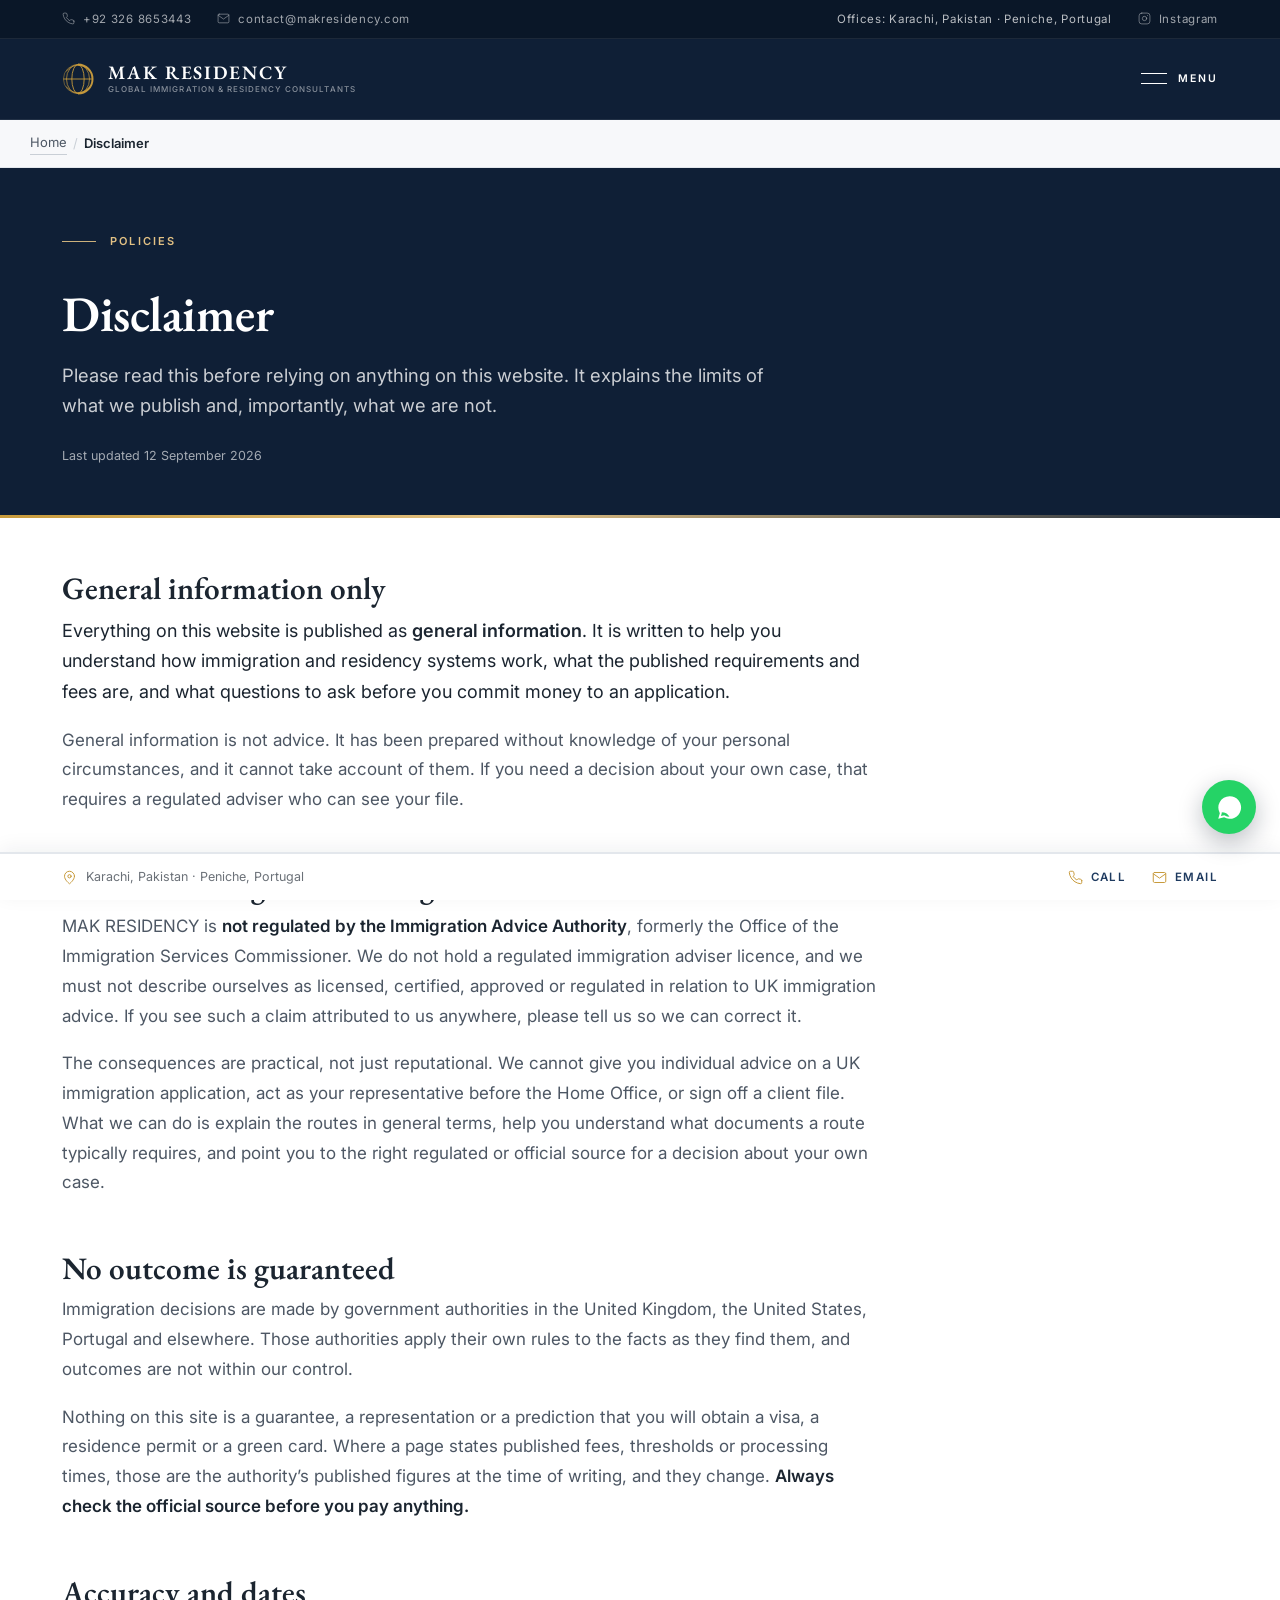
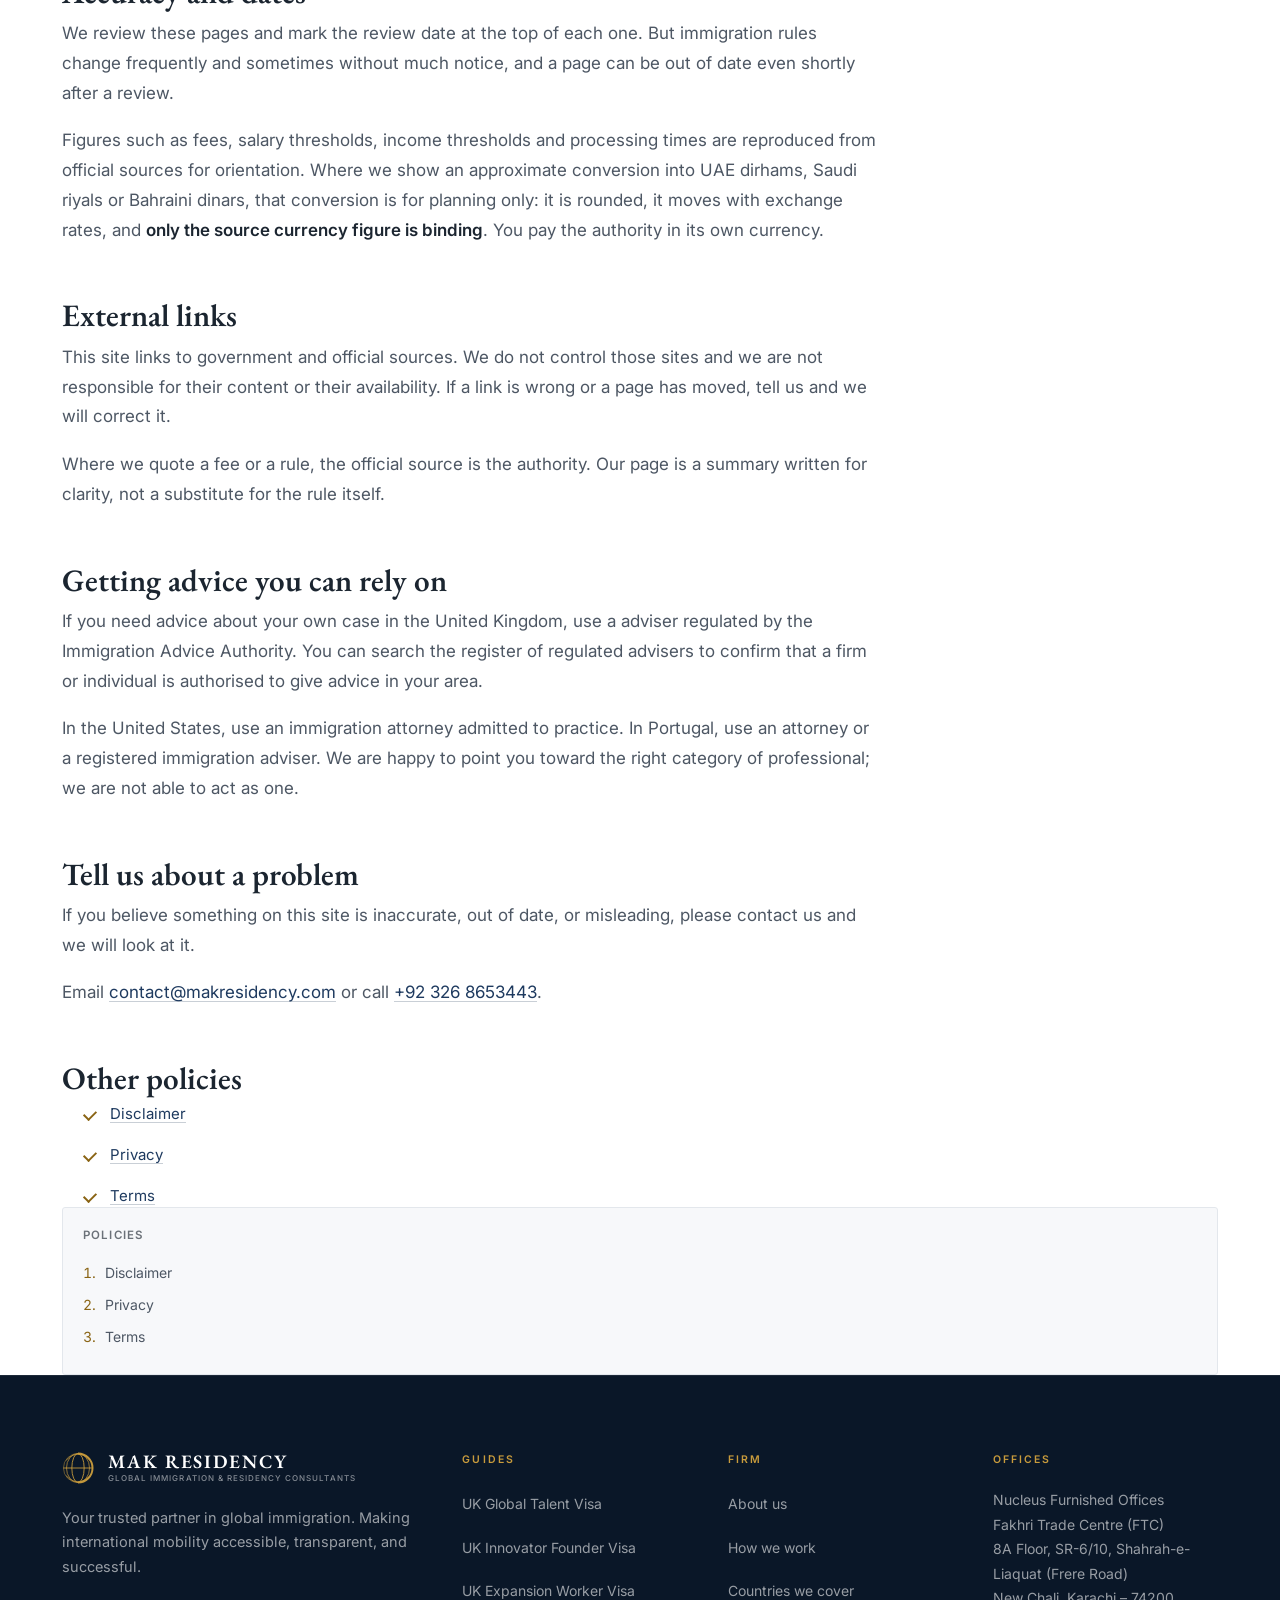
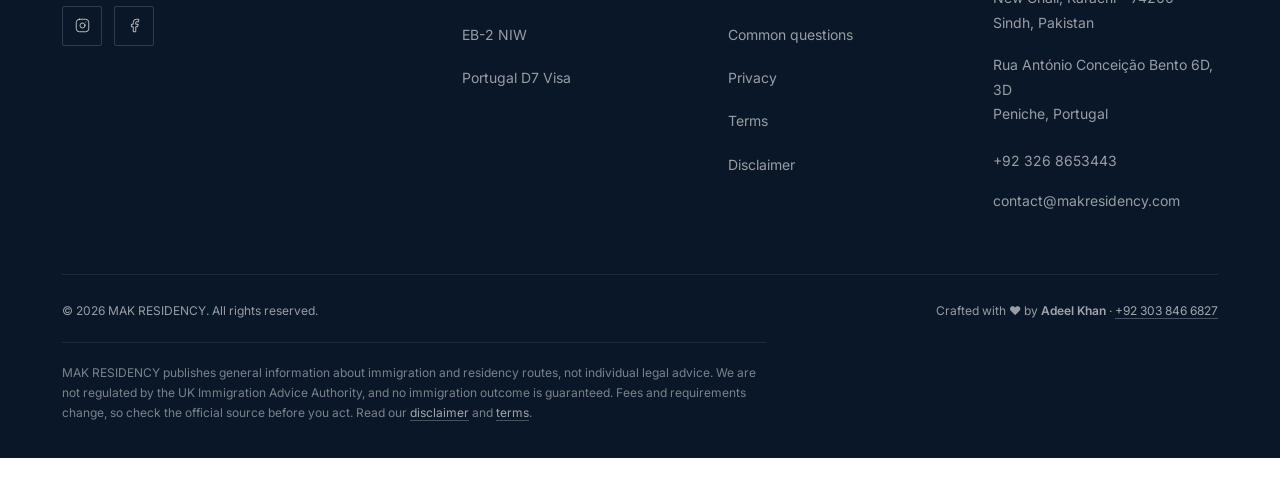
==== commit ad877f7e: "Add Karachi office alongside the Peniche office sitewide Adds the second office address to every pla" ====
--- a/disclaimer/index.html
+++ b/disclaimer/index.html
@@ -60,14 +60,25 @@
       },
       "telephone": "+92-326-8653443",
       "email": "contact@makresidency.com",
-      "address": {
-        "@type": "PostalAddress",
-        "streetAddress": "Rua Antonio Conceicao Bento 6D, 3D",
-        "addressLocality": "Peniche",
-        "addressRegion": "Leiria",
-        "postalCode": "2560-392",
-        "addressCountry": "PT"
-      },
+      "location": [
+        {
+          "@type": "PostalAddress",
+          "name": "Nucleus Furnished Offices",
+          "streetAddress": "Fakhri Trade Centre (FTC), 8A Floor, SR-6/10, Shahrah-e-Liaquat (Frere Road), New Chali",
+          "addressLocality": "Karachi",
+          "addressRegion": "Sindh",
+          "postalCode": "74200",
+          "addressCountry": "PK"
+        },
+        {
+          "@type": "PostalAddress",
+          "streetAddress": "Rua Antonio Conceicao Bento 6D, 3D",
+          "addressLocality": "Peniche",
+          "addressRegion": "Leiria",
+          "postalCode": "2560-392",
+          "addressCountry": "PT"
+        }
+      ],
       "areaServed": [
         {
           "@type": "Country",
@@ -210,7 +221,7 @@
                 <a class="utility-link" href="mailto:contact@makresidency.com"><svg class="icon" viewBox="0 0 24 24" aria-hidden="true" focusable="false"><path d="M4 4h16c1.1 0 2 .9 2 2v12c0 1.1-.9 2-2 2H4c-1.1 0-2-.9-2-2V6c0-1.1.9-2 2-2z"/><path d="M22 6l-10 7L2 6"/></svg><span>contact@makresidency.com</span></a>
             </div>
             <div class="utility-group utility-group--end">
-                <span class="utility-note">Office: Peniche, Portugal</span>
+                <span class="utility-note">Offices: Karachi, Pakistan &middot; Peniche, Portugal</span>
                 <a class="utility-link" href="https://www.instagram.com/makresidency12/" target="_blank" rel="noopener noreferrer me"><svg class="icon" viewBox="0 0 24 24" aria-hidden="true" focusable="false"><rect x="2" y="2" width="20" height="20" rx="5"/><path d="M16 11.4A4 4 0 1 1 12.6 8a4 4 0 0 1 3.4 3.4z"/><path d="M17.5 6.5h.01"/></svg><span>Instagram</span></a>
             </div>
         </div>
@@ -380,7 +391,14 @@
             </nav>
 
             <div class="footer-col">
-                <h2 class="footer-heading">Office</h2>
+                <h2 class="footer-heading">Offices</h2>
+                <address class="footer-address">
+                    Nucleus Furnished Offices<br>
+                    Fakhri Trade Centre (FTC)<br>
+                    8A Floor, SR-6/10, Shahrah-e-Liaquat (Frere Road)<br>
+                    New Chali, Karachi &ndash; 74200<br>
+                    Sindh, Pakistan
+                </address>
                 <address class="footer-address">
                     Rua Ant&oacute;nio Concei&ccedil;&atilde;o Bento 6D, 3D<br>
                     Peniche, Portugal
@@ -409,14 +427,20 @@
 <div class="dock" id="dock">
     <div class="dock-panel" id="dockPanel">
         <div class="container dock-panel-inner">
-            <p class="dock-panel-label">Our office</p>
-            <address class="dock-panel-address">Rua Ant&oacute;nio Concei&ccedil;&atilde;o Bento 6D, 3D, Peniche, Portugal</address>
-            <a class="dock-panel-map" href="https://maps.google.com/?q=Rua+Ant%C3%B3nio+Concei%C3%A7%C3%A3o+Bento+6D+Peniche+Portugal" target="_blank" rel="noopener noreferrer">View on map</a>
+            <p class="dock-panel-label">Our offices</p>
+            <div class="dock-panel-office">
+                <address class="dock-panel-address">Nucleus Furnished Offices, Fakhri Trade Centre (FTC), 8A Floor, SR-6/10, Shahrah-e-Liaquat (Frere Road), New Chali, Karachi &ndash; 74200, Sindh, Pakistan</address>
+                <a class="dock-panel-map" href="https://maps.google.com/?q=Nucleus+Furnished+Offices+Fakhri+Trade+Centre+Shahrah-e-Liaquat+New+Chali+Karachi+74200" target="_blank" rel="noopener noreferrer">View on map</a>
+            </div>
+            <div class="dock-panel-office">
+                <address class="dock-panel-address">Rua Ant&oacute;nio Concei&ccedil;&atilde;o Bento 6D, 3D, Peniche, Portugal</address>
+                <a class="dock-panel-map" href="https://maps.google.com/?q=Rua+Ant%C3%B3nio+Concei%C3%A7%C3%A3o+Bento+6D+Peniche+Portugal" target="_blank" rel="noopener noreferrer">View on map</a>
+            </div>
         </div>
     </div>
     <div class="dock-bar">
         <div class="container dock-inner">
-            <span class="dock-office"><svg class="icon" viewBox="0 0 24 24" aria-hidden="true" focusable="false"><path d="M20 10c0 6-8 12-8 12S4 16 4 10a8 8 0 0 1 16 0z"/><circle cx="12" cy="10" r="2.6"/></svg><span>Rua Ant&oacute;nio Concei&ccedil;&atilde;o Bento 6D, 3D, Peniche, Portugal</span></span>
+            <span class="dock-office"><svg class="icon" viewBox="0 0 24 24" aria-hidden="true" focusable="false"><path d="M20 10c0 6-8 12-8 12S4 16 4 10a8 8 0 0 1 16 0z"/><circle cx="12" cy="10" r="2.6"/></svg><span>Karachi, Pakistan &middot; Peniche, Portugal</span></span>
             <span class="dock-actions">
                 <a class="dock-link" href="tel:+923268653443"><svg class="icon" viewBox="0 0 24 24" aria-hidden="true" focusable="false"><path d="M22 16.92v3a2 2 0 0 1-2.18 2 19.79 19.79 0 0 1-8.63-3.07 19.5 19.5 0 0 1-6-6 19.79 19.79 0 0 1-3.07-8.67A2 2 0 0 1 4.11 2h3a2 2 0 0 1 2 1.72c.13.96.36 1.9.7 2.81a2 2 0 0 1-.45 2.11L8.09 9.91a16 16 0 0 0 6 6l1.27-1.27a2 2 0 0 1 2.11-.45c.91.34 1.85.57 2.81.7A2 2 0 0 1 22 16.92z"/></svg><span>Call</span></a>
                 <a class="dock-link" href="mailto:contact@makresidency.com"><svg class="icon" viewBox="0 0 24 24" aria-hidden="true" focusable="false"><path d="M4 4h16c1.1 0 2 .9 2 2v12c0 1.1-.9 2-2 2H4c-1.1 0-2-.9-2-2V6c0-1.1.9-2 2-2z"/><path d="M22 6l-10 7L2 6"/></svg><span>Email</span></a>
--- a/styles.css
+++ b/styles.css
@@ -1524,6 +1524,10 @@
     color: rgba(255, 255, 255, 0.68);
 }
 
+.office-address--second {
+    margin-top: 18px;
+}
+
 
 /* ==========================================================================
    17. FOOTER
@@ -1717,11 +1721,22 @@
 
 .dock-panel-label {
     margin: 0;
+    flex: 0 0 100%;
     font-size: 10px;
     font-weight: 600;
     letter-spacing: 0.18em;
     text-transform: uppercase;
     color: var(--muted);
+}
+
+/* Each office keeps its address and map link together when the panel wraps */
+.dock-panel-office {
+    display: flex;
+    flex: 1 1 300px;
+    flex-wrap: wrap;
+    align-items: center;
+    gap: 6px 16px;
+    min-width: 0;
 }
 
 .dock-panel-address {
@@ -1923,10 +1938,50 @@
     .office-card { margin-top: 0; padding-top: 0; border-top: 0; }
 }
 
-/* ---- <= 900px: switch to mobile navigation ---- */
-@media (max-width: 900px) {
-    :root { --header-h: 68px; }
-
+/* ---- <= 1440px: keep the primary nav on one line without overflowing ---- */
+@media (max-width: 1440px) {
+    .brand-mark { width: 32px; }
+
+    .brand-name { font-size: 19px; }
+
+    .brand-sub { font-size: 8px; letter-spacing: 0.13em; }
+
+    .nav-list { gap: 16px; }
+
+    .nav-list a { font-size: 10px; letter-spacing: 0.06em; }
+
+    .nav-list .nav-cta { padding: 10px 12px; }
+}
+
+/* The brand tagline is the widest fixed block in the header; drop it in the
+   band where the nav is still inline, so the row cannot overflow. */
+@media (min-width: 1281px) and (max-width: 1440px) {
+    .brand-sub { display: none; }
+}
+
+/* ---- 1441px to 1919px: partial tightening ----
+   The full-size row needs about 1762px (brand 569 + gap 32 + nav 1097 +
+   gutters 64) and only clears the viewport edge at 1800px, which leaves
+   2px of margin. Between 1441px and 1919px the base nav-list cannot sit
+   beside the tagline without spilling into the gutter, so step the nav down
+   and drop the tagline. The full-size row is kept for 1920px and up, where
+   it has 62px of margin inside the container. */
+@media (min-width: 1441px) and (max-width: 1919px) {
+    .brand-mark { width: 34px; }
+
+    .brand-name { font-size: 19px; }
+
+    .brand-sub { display: none; }
+
+    .nav-list { gap: 18px; }
+
+    .nav-list a { font-size: 10.5px; letter-spacing: 0.08em; }
+
+    .nav-list .nav-cta { padding: 11px 14px; }
+}
+
+/* ---- <= 1280px: switch to the panel navigation ---- */
+@media (max-width: 1280px) {
     .nav-toggle { display: inline-flex; }
 
     .primary-nav {
@@ -1981,6 +2036,11 @@
     }
 
     .nav-list .nav-cta:hover { background: var(--gold); color: var(--navy-900); }
+}
+
+/* ---- <= 900px: mobile layout ---- */
+@media (max-width: 900px) {
+    :root { --header-h: 68px; }
 
     .hero {
         min-height: 0;
@@ -2127,21 +2187,12 @@
     }
 }
 
-/* ---- <= 400px ---- */
-@media (max-width: 400px) {
-    :root { --gutter: 16px; }
-
-    .hero-stats { grid-template-columns: repeat(2, minmax(0, 1fr)); }
-
-    .hero-stat:nth-child(3) {
-        border-left: 0;
-        padding-left: 0;
-    }
-
-    .region-list { grid-template-columns: minmax(0, 1fr); }
-
-    /* Keep the descriptor visible on narrow phones: cap its width so it wraps
-       to two lines instead of being dropped or forcing header overflow */
+/* ---- <= 520px: protect the header row ----
+   The brand cannot shrink (flex: none) and the tagline is wider than the
+   viewport on its own, so between roughly 401px and 470px the brand plus the
+   labelled "Menu" toggle overran the container. Cap the tagline to two lines
+   and drop the button label across the whole small-phone band. */
+@media (max-width: 520px) {
     .brand-sub {
         display: block;
         max-width: 176px;
@@ -2152,6 +2203,20 @@
     }
 
     .nav-toggle-text { display: none; }
+}
+
+/* ---- <= 400px ---- */
+@media (max-width: 400px) {
+    :root { --gutter: 16px; }
+
+    .hero-stats { grid-template-columns: repeat(2, minmax(0, 1fr)); }
+
+    .hero-stat:nth-child(3) {
+        border-left: 0;
+        padding-left: 0;
+    }
+
+    .region-list { grid-template-columns: minmax(0, 1fr); }
 }
 
 /* ==========================================================================
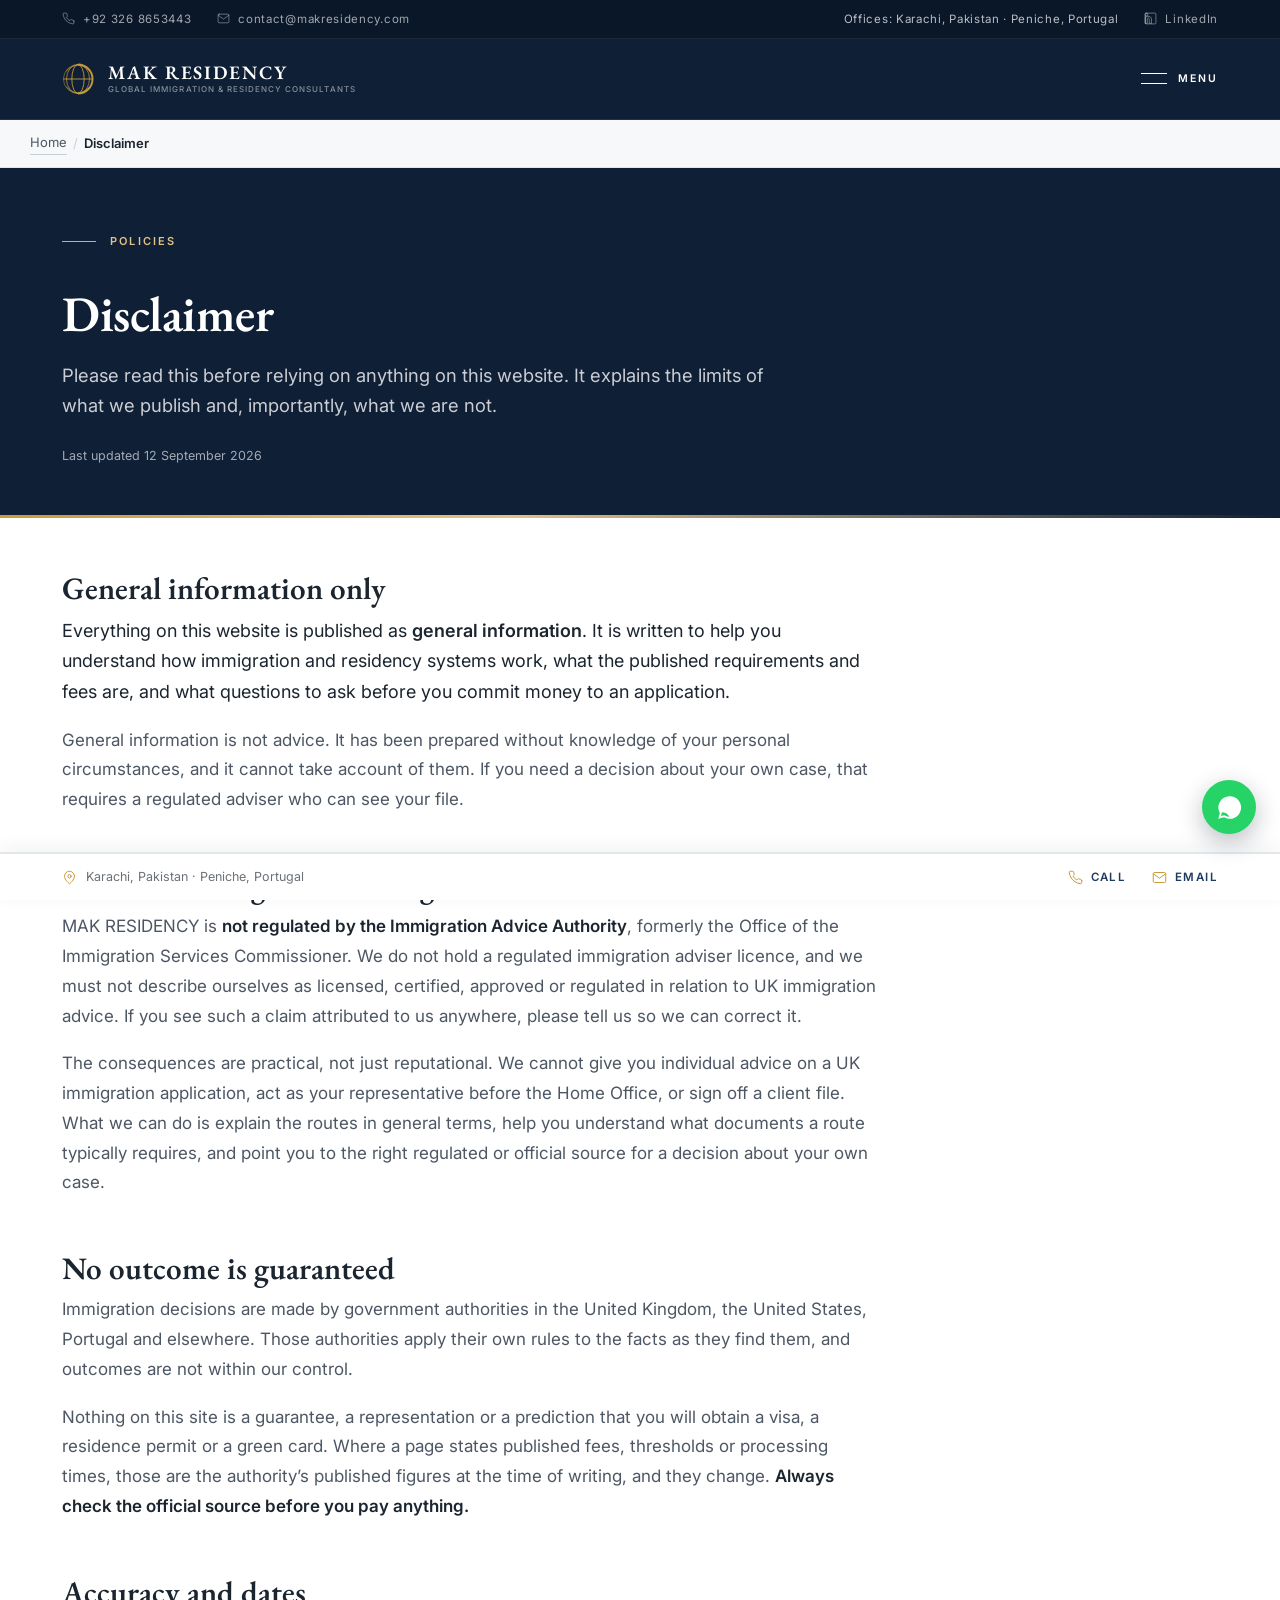
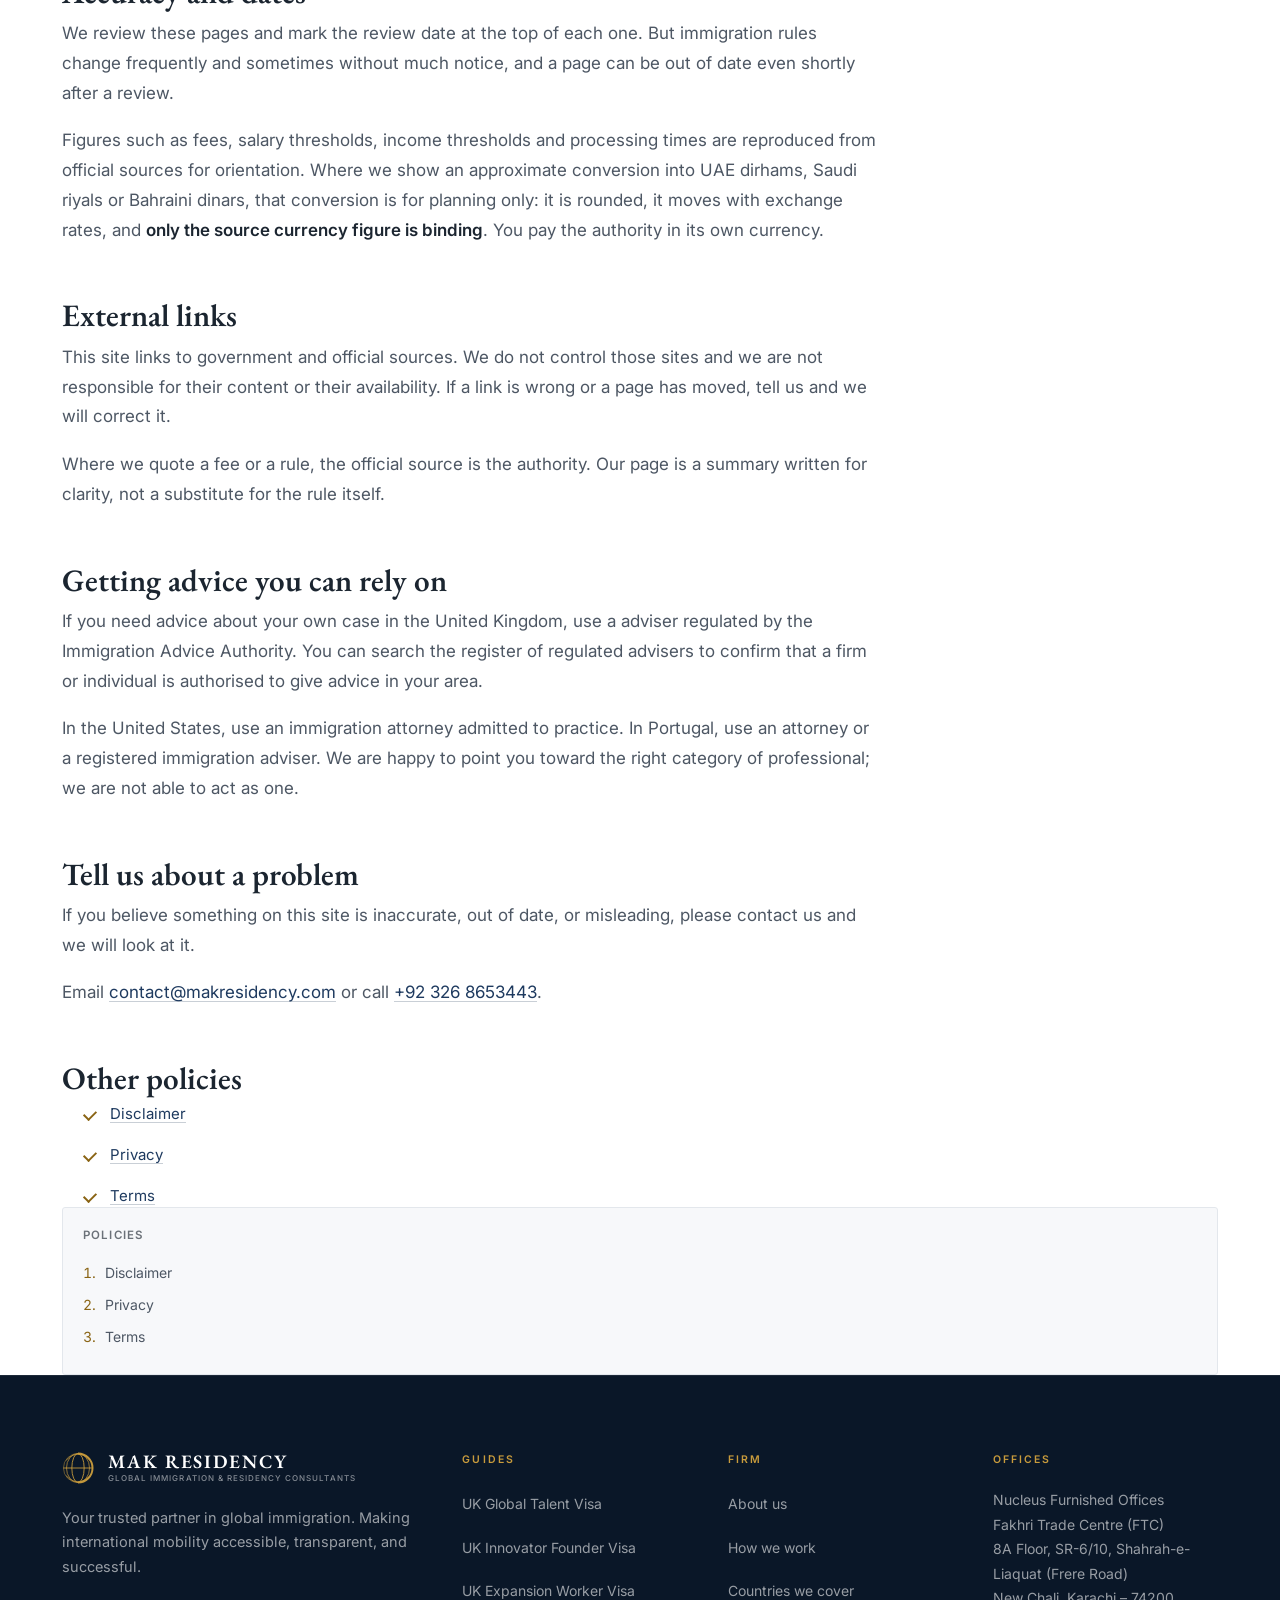
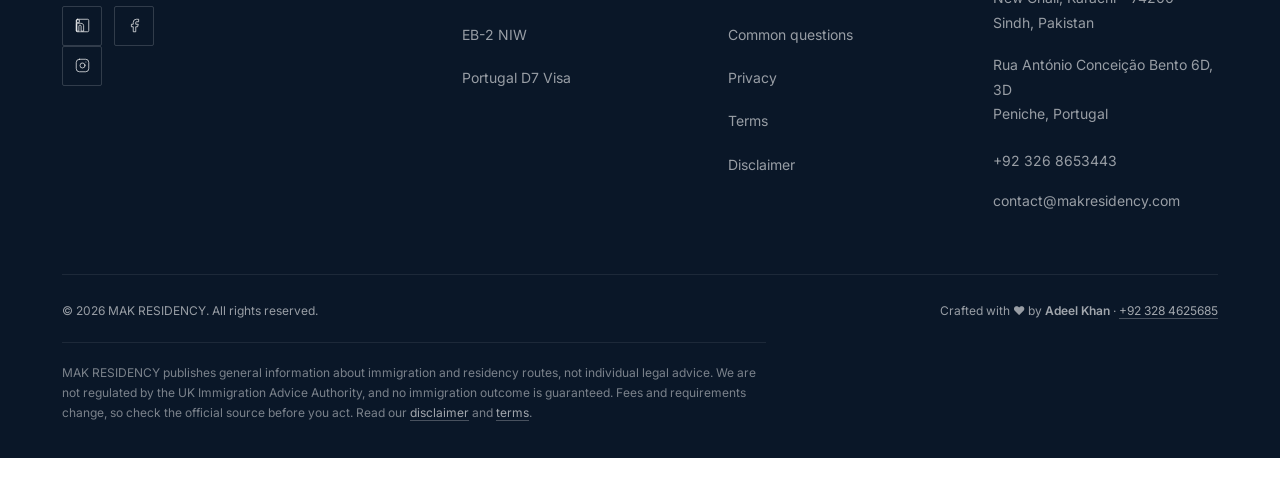
==== commit 15f17fd2: "Update footer credit number and add LinkedIn social link" ====
--- a/disclaimer/index.html
+++ b/disclaimer/index.html
@@ -137,6 +137,7 @@
         "ar"
       ],
       "sameAs": [
+        "https://www.linkedin.com/company/mak-residency/",
         "https://www.instagram.com/makresidency12/"
       ],
       "contactPoint": [
@@ -222,7 +223,7 @@
             </div>
             <div class="utility-group utility-group--end">
                 <span class="utility-note">Offices: Karachi, Pakistan &middot; Peniche, Portugal</span>
-                <a class="utility-link" href="https://www.instagram.com/makresidency12/" target="_blank" rel="noopener noreferrer me"><svg class="icon" viewBox="0 0 24 24" aria-hidden="true" focusable="false"><rect x="2" y="2" width="20" height="20" rx="5"/><path d="M16 11.4A4 4 0 1 1 12.6 8a4 4 0 0 1 3.4 3.4z"/><path d="M17.5 6.5h.01"/></svg><span>Instagram</span></a>
+                <a class="utility-link" href="https://www.linkedin.com/company/mak-residency/" target="_blank" rel="noopener noreferrer me"><svg class="icon" viewBox="0 0 24 24" aria-hidden="true" focusable="false"><rect x="3" y="3" width="4" height="4"/><line x1="3" y1="10" x2="3" y2="21"/><path d="M10 8.5c2.2 0 3.8 1.7 3.8 3.8v8.7h-4V13c0-1-.8-1.8-1.8-1.8S6.2 12 6.2 13v8h-4V8.5h4z"/><rect width="20" height="20" x="2" y="2" rx="2"/></svg><span>LinkedIn</span></a>
             </div>
         </div>
     </div>
@@ -358,7 +359,8 @@
                 <p class="footer-blurb">Your trusted partner in global immigration. Making international mobility accessible, transparent, and successful.</p>
                 <ul class="footer-social">
                     <li>
-                        <a href="https://www.instagram.com/makresidency12/" target="_blank" rel="noopener noreferrer me" aria-label="Instagram"><svg class="icon" viewBox="0 0 24 24" aria-hidden="true" focusable="false"><rect x="2" y="2" width="20" height="20" rx="5"/><path d="M16 11.4A4 4 0 1 1 12.6 8a4 4 0 0 1 3.4 3.4z"/><path d="M17.5 6.5h.01"/></svg></a>
+                        <a href="https://www.linkedin.com/company/mak-residency/" target="_blank" rel="noopener noreferrer me" aria-label="LinkedIn"><svg class="icon" viewBox="0 0 24 24" aria-hidden="true" focusable="false"><rect x="3" y="3" width="4" height="4"/><line x1="3" y1="10" x2="3" y2="21"/><path d="M10 8.5c2.2 0 3.8 1.7 3.8 3.8v8.7h-4V13c0-1-.8-1.8-1.8-1.8S6.2 12 6.2 13v8h-4V8.5h4z"/><rect width="20" height="20" x="2" y="2" rx="2"/></svg></a>
+    <a href="https://www.instagram.com/makresidency12/" target="_blank" rel="noopener noreferrer me" aria-label="Instagram"><svg class="icon" viewBox="0 0 24 24" aria-hidden="true" focusable="false"><rect x="2" y="2" width="20" height="20" rx="5"/><path d="M16 11.4A4 4 0 1 1 12.6 8a4 4 0 0 1 3.4 3.4z"/><path d="M17.5 6.5h.01"/></svg></a>
                     </li>
                     <li>
                         <a href="https://www.facebook.com/share/1LLcSivwy2/" target="_blank" rel="noopener noreferrer" aria-label="Facebook"><svg class="icon" viewBox="0 0 24 24" aria-hidden="true" focusable="false"><path d="M18 2h-3a5 5 0 0 0-5 5v3H7v4h3v8h4v-8h3l1-4h-4V7a1 1 0 0 1 1-1h3z"/></svg></a>
@@ -412,7 +414,7 @@
 
         <div class="footer-bottom">
             <p class="copyright">&copy; 2026 MAK RESIDENCY. All rights reserved.</p>
-                <p class="footer-credit">Crafted with <span aria-hidden="true">&#10084;</span> by <strong>Adeel Khan</strong> &middot; <a href="tel:+923038466827">+92 303 846 6827</a></p>
+                <p class="footer-credit">Crafted with <span aria-hidden="true">&#10084;</span> by <strong>Adeel Khan</strong> &middot; <a href="tel:+923284625685">+92 328 4625685</a></p>
         </div>
 
         <p class="footer-legal">MAK RESIDENCY publishes general information about immigration and residency routes, not individual legal advice. We are not regulated by the UK Immigration Advice Authority, and no immigration outcome is guaranteed. Fees and requirements change, so check the official source before you act. Read our <a href="../disclaimer/">disclaimer</a> and <a href="../terms/">terms</a>.</p>
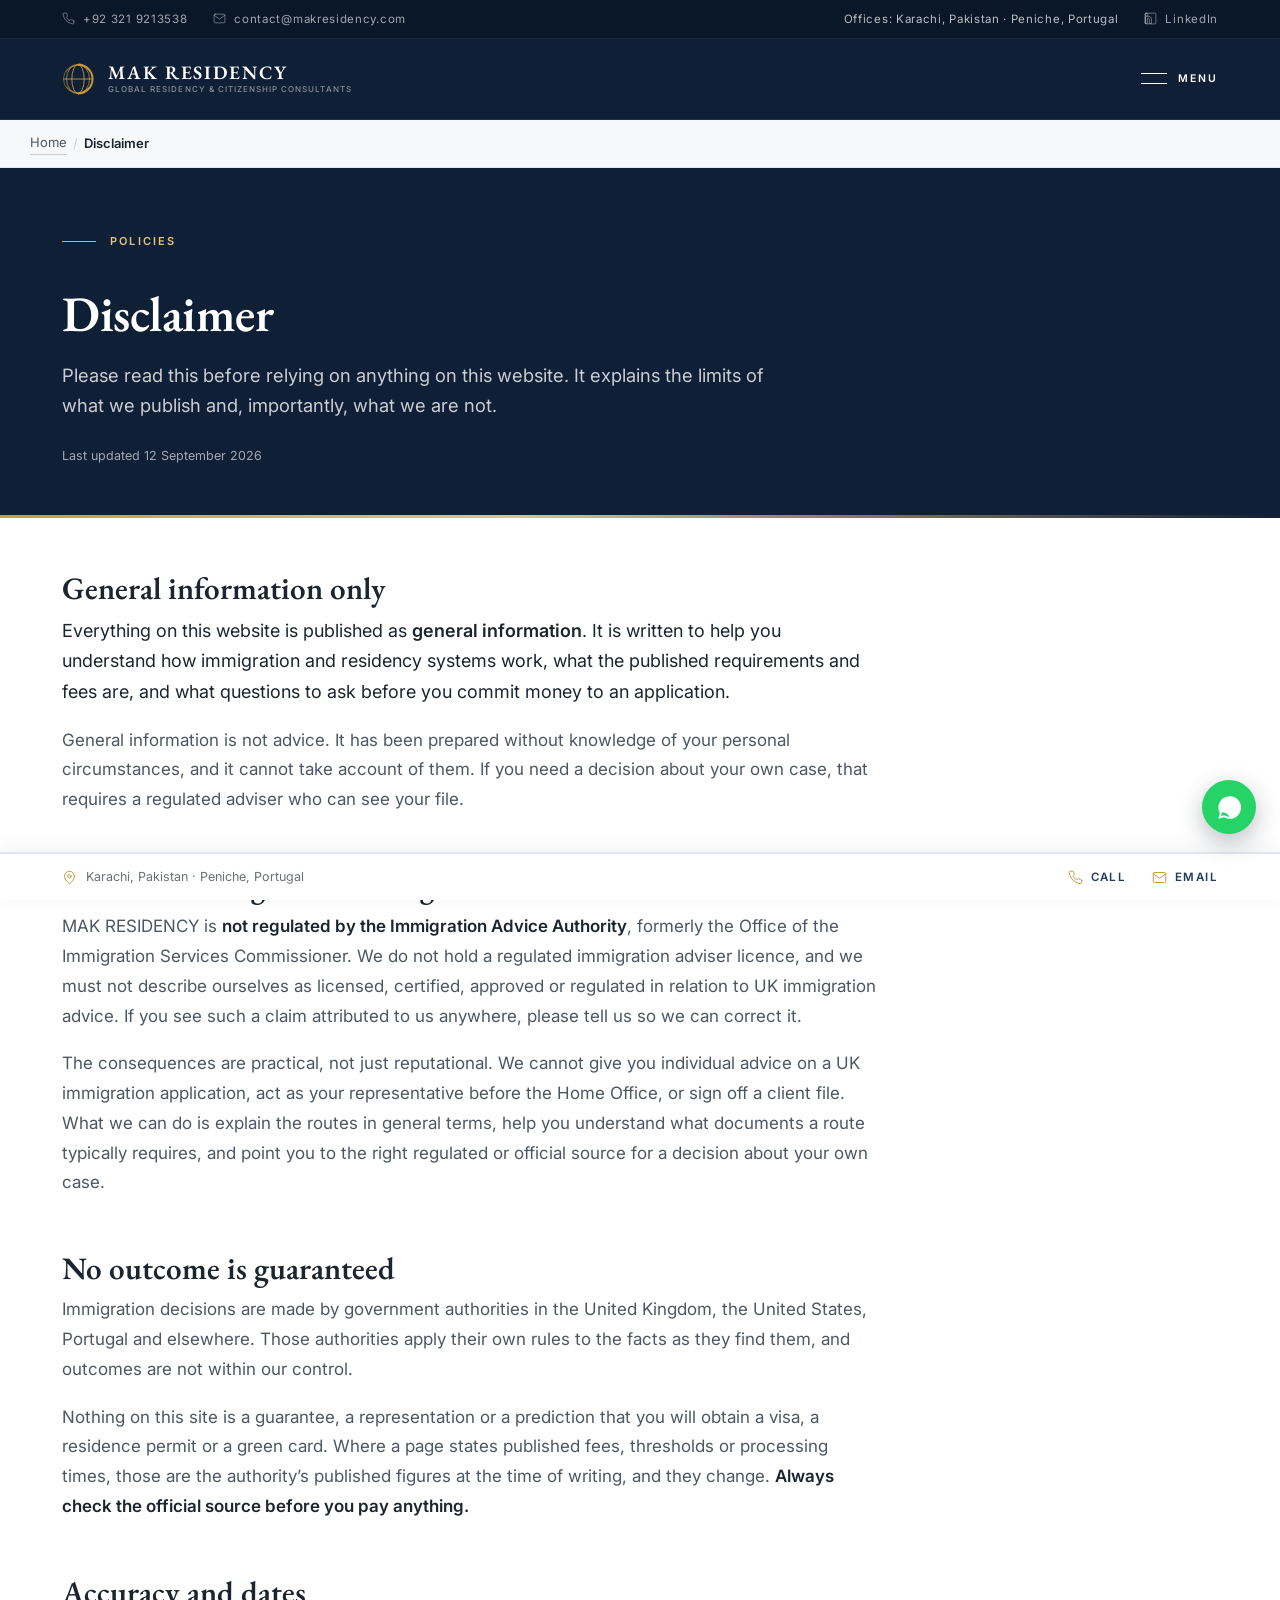
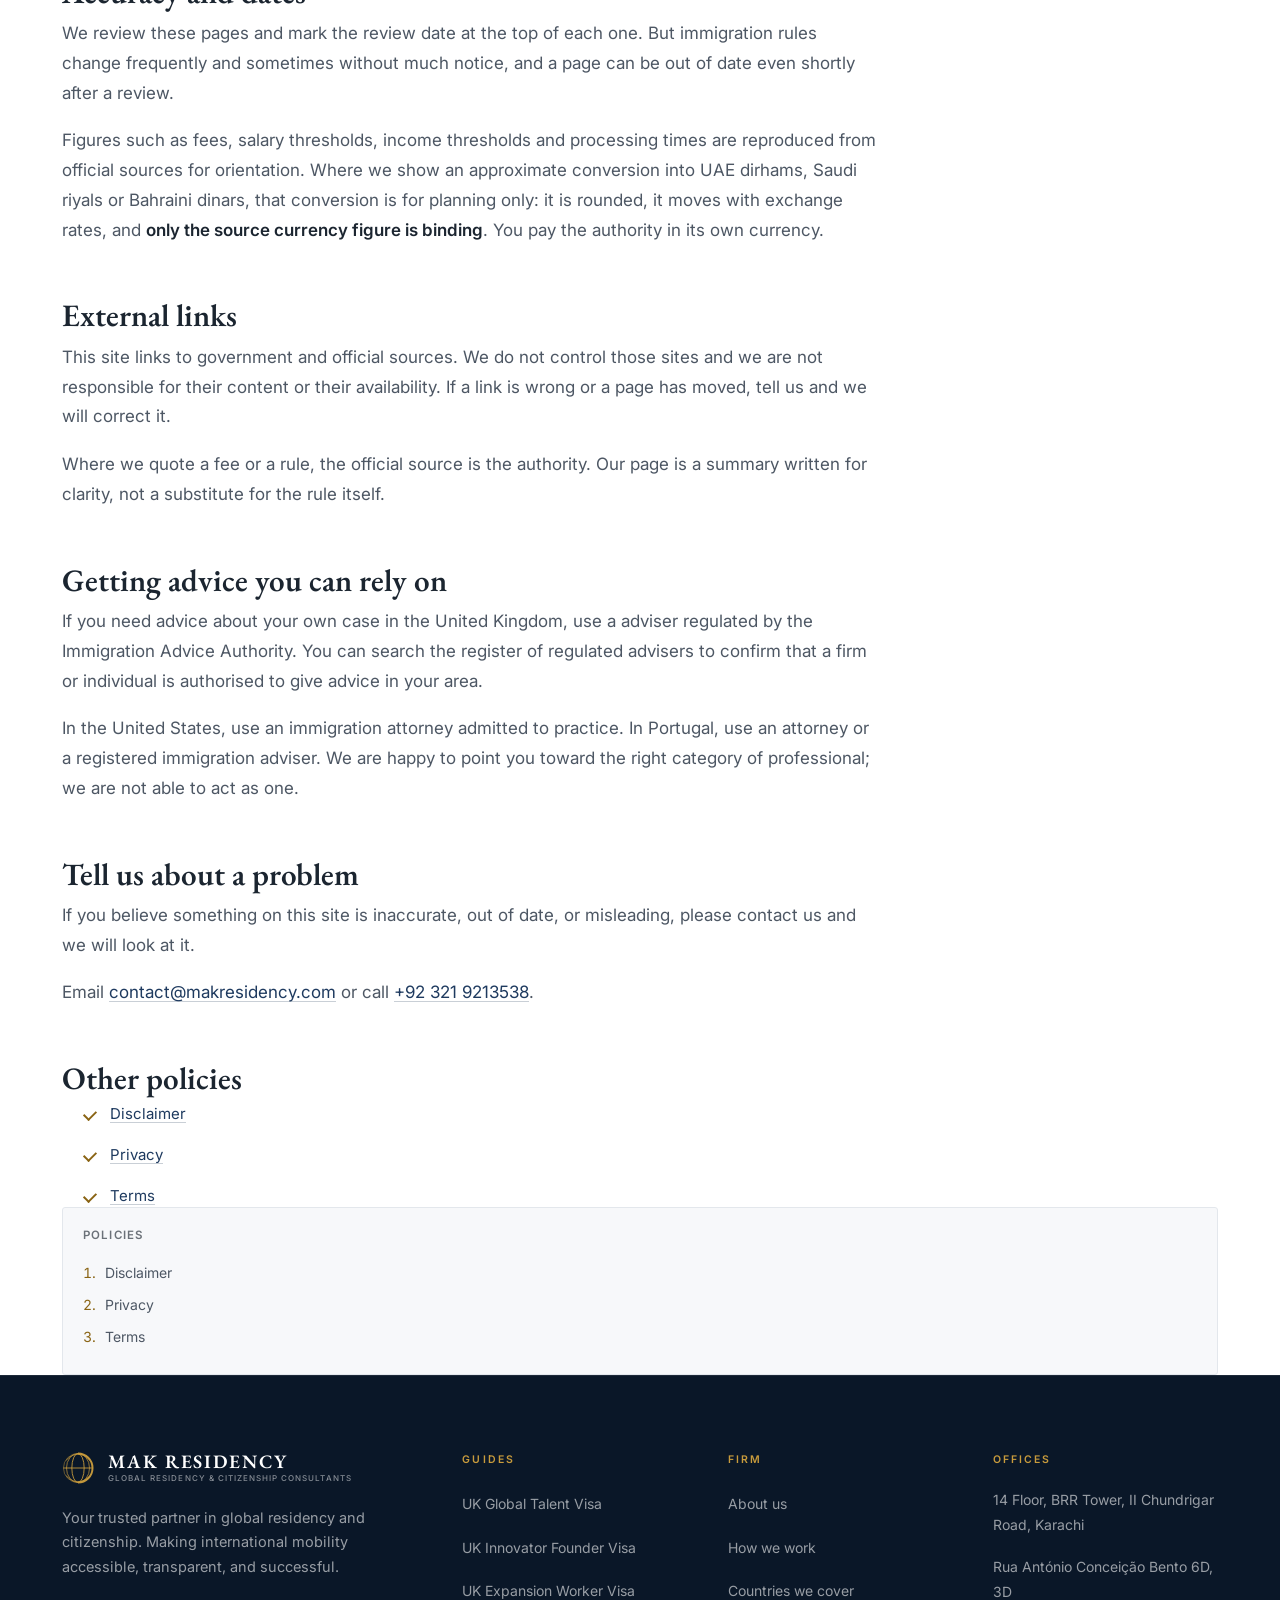
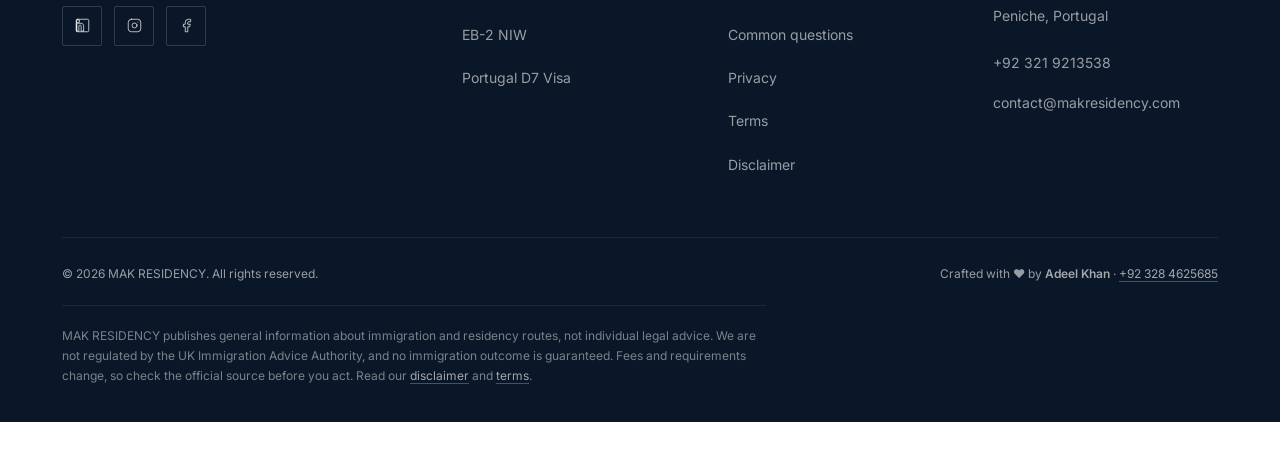
==== commit 72c36407: "Update contact, offices and branding - Update Facebook and Instagram account links sitewide - Replac" ====
--- a/disclaimer/index.html
+++ b/disclaimer/index.html
@@ -19,7 +19,7 @@
     <meta property="og:image" content="https://makresidency.com/assets/og-image.png">
     <meta property="og:image:width" content="1200">
     <meta property="og:image:height" content="630">
-    <meta property="og:image:alt" content="MAK RESIDENCY - global immigration and residency consultants">
+    <meta property="og:image:alt" content="MAK RESIDENCY - Global Residency &amp; Citizenship Consultants">
     <meta name="twitter:card" content="summary_large_image">
     <meta name="twitter:title" content="Disclaimer | MAK RESIDENCY">
     <meta name="twitter:description" content="General immigration information only. MAK RESIDENCY is not IAA or OISC regulated, nothing here is individual legal advice, and no outcome is guaranteed.">
@@ -31,7 +31,7 @@
     <link rel="stylesheet" href="../styles.css">
     <link rel="icon" type="image/svg+xml" href="../favicon.svg">
     <link rel="apple-touch-icon" href="../assets/apple-touch-icon.png">
-    <link rel="me" href="https://www.instagram.com/makresidency12/">
+    <link rel="me" href="https://www.instagram.com/Residency.mak">
 
     <script type="application/ld+json">{
   "@context": "https://schema.org",
@@ -43,10 +43,10 @@
       ],
       "@id": "https://makresidency.com/#organisation",
       "name": "MAK RESIDENCY",
-      "alternateName": "MAK Residency Global Immigration and Residency Consultants",
+      "alternateName": "MAK Residency Global Residency & Citizenship Consultants",
       "url": "https://makresidency.com/",
-      "description": "Immigration and residency consultancy with 15 years of experience advising business owners, skilled professionals, founders and investors on UK, US and Portuguese immigration routes.",
-      "slogan": "Global Immigration & Residency Consultants",
+      "description": "MAK RESIDENCY is a consultancy providing expert guidance on global residency and citizenship pathways, including UK, US and Portuguese routes for business owners, skilled professionals, founders and investors.",
+      "slogan": "Global Residency & Citizenship Consultants",
       "foundingDate": "2011",
       "logo": {
         "@type": "ImageObject",
@@ -58,16 +58,14 @@
         "width": 1200,
         "height": 630
       },
-      "telephone": "+92-326-8653443",
+      "telephone": "+92-321-9213538",
       "email": "contact@makresidency.com",
       "location": [
         {
           "@type": "PostalAddress",
-          "name": "Nucleus Furnished Offices",
-          "streetAddress": "Fakhri Trade Centre (FTC), 8A Floor, SR-6/10, Shahrah-e-Liaquat (Frere Road), New Chali",
+          "streetAddress": "14 Floor, BRR Tower, II Chundrigar Road",
           "addressLocality": "Karachi",
           "addressRegion": "Sindh",
-          "postalCode": "74200",
           "addressCountry": "PK"
         },
         {
@@ -138,13 +136,14 @@
       ],
       "sameAs": [
         "https://www.linkedin.com/company/mak-residency/",
-        "https://www.instagram.com/makresidency12/"
+        "https://www.instagram.com/Residency.mak",
+        "https://www.facebook.com/profile.php?id=61595228504606"
       ],
       "contactPoint": [
         {
           "@type": "ContactPoint",
           "contactType": "Enquiries",
-          "telephone": "+92-326-8653443",
+          "telephone": "+92-321-9213538",
           "email": "contact@makresidency.com",
           "availableLanguage": [
             "en",
@@ -218,7 +217,7 @@
     <div class="utility-bar">
         <div class="container utility-inner">
             <div class="utility-group">
-                <a class="utility-link" href="tel:+923268653443"><svg class="icon" viewBox="0 0 24 24" aria-hidden="true" focusable="false"><path d="M22 16.92v3a2 2 0 0 1-2.18 2 19.79 19.79 0 0 1-8.63-3.07 19.5 19.5 0 0 1-6-6 19.79 19.79 0 0 1-3.07-8.67A2 2 0 0 1 4.11 2h3a2 2 0 0 1 2 1.72c.13.96.36 1.9.7 2.81a2 2 0 0 1-.45 2.11L8.09 9.91a16 16 0 0 0 6 6l1.27-1.27a2 2 0 0 1 2.11-.45c.91.34 1.85.57 2.81.7A2 2 0 0 1 22 16.92z"/></svg><span>+92 326 8653443</span></a>
+                <a class="utility-link" href="tel:+923219213538"><svg class="icon" viewBox="0 0 24 24" aria-hidden="true" focusable="false"><path d="M22 16.92v3a2 2 0 0 1-2.18 2 19.79 19.79 0 0 1-8.63-3.07 19.5 19.5 0 0 1-6-6 19.79 19.79 0 0 1-3.07-8.67A2 2 0 0 1 4.11 2h3a2 2 0 0 1 2 1.72c.13.96.36 1.9.7 2.81a2 2 0 0 1-.45 2.11L8.09 9.91a16 16 0 0 0 6 6l1.27-1.27a2 2 0 0 1 2.11-.45c.91.34 1.85.57 2.81.7A2 2 0 0 1 22 16.92z"/></svg><span>+92 321 9213538</span></a>
                 <a class="utility-link" href="mailto:contact@makresidency.com"><svg class="icon" viewBox="0 0 24 24" aria-hidden="true" focusable="false"><path d="M4 4h16c1.1 0 2 .9 2 2v12c0 1.1-.9 2-2 2H4c-1.1 0-2-.9-2-2V6c0-1.1.9-2 2-2z"/><path d="M22 6l-10 7L2 6"/></svg><span>contact@makresidency.com</span></a>
             </div>
             <div class="utility-group utility-group--end">
@@ -244,7 +243,7 @@
                     </span>
                 <span class="brand-text">
                         <span class="brand-name">MAK RESIDENCY</span>
-                        <span class="brand-sub">Global Immigration &amp; Residency Consultants</span>
+                        <span class="brand-sub">Global Residency &amp; Citizenship Consultants</span>
                     </span>
             </a>
 
@@ -315,7 +314,7 @@
 
 <h2 id="contact">Tell us about a problem</h2>
 <p>If you believe something on this site is inaccurate, out of date, or misleading, please contact us and we will look at it.</p>
-<p>Email <a href="mailto:contact@makresidency.com">contact@makresidency.com</a> or call <a href="tel:+923268653443">+92 326 8653443</a>.</p>
+<p>Email <a href="mailto:contact@makresidency.com">contact@makresidency.com</a> or call <a href="tel:+923219213538">+92 321 9213538</a>.</p>
 
 <h2 id="more-policies">Other policies</h2>
 <ul class="sources">
@@ -353,17 +352,19 @@
                     </span>
                     <span class="brand-text">
                         <span class="brand-name">MAK RESIDENCY</span>
-                        <span class="brand-sub">Global Immigration &amp; Residency Consultants</span>
+                        <span class="brand-sub">Global Residency &amp; Citizenship Consultants</span>
                     </span>
                 </a>
-                <p class="footer-blurb">Your trusted partner in global immigration. Making international mobility accessible, transparent, and successful.</p>
+                <p class="footer-blurb">Your trusted partner in global residency and citizenship. Making international mobility accessible, transparent, and successful.</p>
                 <ul class="footer-social">
                     <li>
                         <a href="https://www.linkedin.com/company/mak-residency/" target="_blank" rel="noopener noreferrer me" aria-label="LinkedIn"><svg class="icon" viewBox="0 0 24 24" aria-hidden="true" focusable="false"><rect x="3" y="3" width="4" height="4"/><line x1="3" y1="10" x2="3" y2="21"/><path d="M10 8.5c2.2 0 3.8 1.7 3.8 3.8v8.7h-4V13c0-1-.8-1.8-1.8-1.8S6.2 12 6.2 13v8h-4V8.5h4z"/><rect width="20" height="20" x="2" y="2" rx="2"/></svg></a>
-    <a href="https://www.instagram.com/makresidency12/" target="_blank" rel="noopener noreferrer me" aria-label="Instagram"><svg class="icon" viewBox="0 0 24 24" aria-hidden="true" focusable="false"><rect x="2" y="2" width="20" height="20" rx="5"/><path d="M16 11.4A4 4 0 1 1 12.6 8a4 4 0 0 1 3.4 3.4z"/><path d="M17.5 6.5h.01"/></svg></a>
                     </li>
                     <li>
-                        <a href="https://www.facebook.com/share/1LLcSivwy2/" target="_blank" rel="noopener noreferrer" aria-label="Facebook"><svg class="icon" viewBox="0 0 24 24" aria-hidden="true" focusable="false"><path d="M18 2h-3a5 5 0 0 0-5 5v3H7v4h3v8h4v-8h3l1-4h-4V7a1 1 0 0 1 1-1h3z"/></svg></a>
+                        <a href="https://www.instagram.com/Residency.mak" target="_blank" rel="noopener noreferrer me" aria-label="Instagram"><svg class="icon" viewBox="0 0 24 24" aria-hidden="true" focusable="false"><rect x="2" y="2" width="20" height="20" rx="5"/><path d="M16 11.4A4 4 0 1 1 12.6 8a4 4 0 0 1 3.4 3.4z"/><path d="M17.5 6.5h.01"/></svg></a>
+                    </li>
+                    <li>
+                        <a href="https://www.facebook.com/profile.php?id=61595228504606" target="_blank" rel="noopener noreferrer" aria-label="Facebook"><svg class="icon" viewBox="0 0 24 24" aria-hidden="true" focusable="false"><path d="M18 2h-3a5 5 0 0 0-5 5v3H7v4h3v8h4v-8h3l1-4h-4V7a1 1 0 0 1 1-1h3z"/></svg></a>
                     </li>
                 </ul>
             </div>
@@ -395,18 +396,14 @@
             <div class="footer-col">
                 <h2 class="footer-heading">Offices</h2>
                 <address class="footer-address">
-                    Nucleus Furnished Offices<br>
-                    Fakhri Trade Centre (FTC)<br>
-                    8A Floor, SR-6/10, Shahrah-e-Liaquat (Frere Road)<br>
-                    New Chali, Karachi &ndash; 74200<br>
-                    Sindh, Pakistan
+                    14 Floor, BRR Tower, II Chundrigar Road, Karachi
                 </address>
                 <address class="footer-address">
                     Rua Ant&oacute;nio Concei&ccedil;&atilde;o Bento 6D, 3D<br>
                     Peniche, Portugal
                 </address>
                 <ul class="footer-contact">
-                    <li><a href="tel:+923268653443">+92 326 8653443</a></li>
+                    <li><a href="tel:+923219213538">+92 321 9213538</a></li>
                     <li><a href="mailto:contact@makresidency.com">contact@makresidency.com</a></li>
                 </ul>
             </div>
@@ -422,7 +419,7 @@
 </footer>
 
 <!-- ========================= Floating actions ========================= -->
-<a class="whatsapp-float" href="https://wa.me/923268653443" target="_blank" rel="noopener noreferrer" aria-label="Chat with us on WhatsApp">
+<a class="whatsapp-float" href="https://wa.me/923219213538" target="_blank" rel="noopener noreferrer" aria-label="Chat with us on WhatsApp">
     <svg viewBox="0 0 24 24" aria-hidden="true" focusable="false"><path d="M17.5 14.4c-.3-.1-1.8-.9-2-1-.3-.1-.5-.1-.7.1-.2.3-.8 1-.9 1.2-.2.2-.3.2-.6.1-.3-.2-1.3-.5-2.4-1.5-.9-.8-1.5-1.8-1.7-2.1-.2-.3 0-.4.1-.6l.5-.5c.1-.2.2-.3.3-.5 0-.2 0-.4-.1-.5l-1-2.3c-.2-.6-.5-.5-.7-.5h-.6c-.2 0-.5.1-.8.4-.3.3-1 1-1 2.5s1.1 2.9 1.2 3.1c.2.2 2.1 3.2 5.1 4.5.7.3 1.3.5 1.7.6.7.2 1.4.2 1.9.1.6-.1 1.8-.7 2-1.4.2-.7.2-1.3.2-1.4-.1-.2-.3-.3-.5-.4zM12 2a10 10 0 0 0-8.6 15L2 22l5.2-1.4A10 10 0 1 0 12 2zm0 18.2a8.2 8.2 0 0 1-4.2-1.2l-.3-.2-3.1.8.8-3-.2-.3a8.2 8.2 0 0 1 7 3.9z"/></svg>
 </a>
 
@@ -431,8 +428,8 @@
         <div class="container dock-panel-inner">
             <p class="dock-panel-label">Our offices</p>
             <div class="dock-panel-office">
-                <address class="dock-panel-address">Nucleus Furnished Offices, Fakhri Trade Centre (FTC), 8A Floor, SR-6/10, Shahrah-e-Liaquat (Frere Road), New Chali, Karachi &ndash; 74200, Sindh, Pakistan</address>
-                <a class="dock-panel-map" href="https://maps.google.com/?q=Nucleus+Furnished+Offices+Fakhri+Trade+Centre+Shahrah-e-Liaquat+New+Chali+Karachi+74200" target="_blank" rel="noopener noreferrer">View on map</a>
+                <address class="dock-panel-address">14 Floor, BRR Tower, II Chundrigar Road, Karachi</address>
+                <a class="dock-panel-map" href="https://maps.google.com/?q=14+Floor+BRR+Tower+II+Chundrigar+Road+Karachi" target="_blank" rel="noopener noreferrer">View on map</a>
             </div>
             <div class="dock-panel-office">
                 <address class="dock-panel-address">Rua Ant&oacute;nio Concei&ccedil;&atilde;o Bento 6D, 3D, Peniche, Portugal</address>
@@ -444,7 +441,7 @@
         <div class="container dock-inner">
             <span class="dock-office"><svg class="icon" viewBox="0 0 24 24" aria-hidden="true" focusable="false"><path d="M20 10c0 6-8 12-8 12S4 16 4 10a8 8 0 0 1 16 0z"/><circle cx="12" cy="10" r="2.6"/></svg><span>Karachi, Pakistan &middot; Peniche, Portugal</span></span>
             <span class="dock-actions">
-                <a class="dock-link" href="tel:+923268653443"><svg class="icon" viewBox="0 0 24 24" aria-hidden="true" focusable="false"><path d="M22 16.92v3a2 2 0 0 1-2.18 2 19.79 19.79 0 0 1-8.63-3.07 19.5 19.5 0 0 1-6-6 19.79 19.79 0 0 1-3.07-8.67A2 2 0 0 1 4.11 2h3a2 2 0 0 1 2 1.72c.13.96.36 1.9.7 2.81a2 2 0 0 1-.45 2.11L8.09 9.91a16 16 0 0 0 6 6l1.27-1.27a2 2 0 0 1 2.11-.45c.91.34 1.85.57 2.81.7A2 2 0 0 1 22 16.92z"/></svg><span>Call</span></a>
+                <a class="dock-link" href="tel:+923219213538"><svg class="icon" viewBox="0 0 24 24" aria-hidden="true" focusable="false"><path d="M22 16.92v3a2 2 0 0 1-2.18 2 19.79 19.79 0 0 1-8.63-3.07 19.5 19.5 0 0 1-6-6 19.79 19.79 0 0 1-3.07-8.67A2 2 0 0 1 4.11 2h3a2 2 0 0 1 2 1.72c.13.96.36 1.9.7 2.81a2 2 0 0 1-.45 2.11L8.09 9.91a16 16 0 0 0 6 6l1.27-1.27a2 2 0 0 1 2.11-.45c.91.34 1.85.57 2.81.7A2 2 0 0 1 22 16.92z"/></svg><span>Call</span></a>
                 <a class="dock-link" href="mailto:contact@makresidency.com"><svg class="icon" viewBox="0 0 24 24" aria-hidden="true" focusable="false"><path d="M4 4h16c1.1 0 2 .9 2 2v12c0 1.1-.9 2-2 2H4c-1.1 0-2-.9-2-2V6c0-1.1.9-2 2-2z"/><path d="M22 6l-10 7L2 6"/></svg><span>Email</span></a>
                 <button class="dock-toggle" id="dockToggle" type="button" aria-expanded="false" aria-controls="dockPanel"><svg class="icon" viewBox="0 0 24 24" aria-hidden="true" focusable="false"><path d="M20 10c0 6-8 12-8 12S4 16 4 10a8 8 0 0 1 16 0z"/><circle cx="12" cy="10" r="2.6"/></svg><span>Office</span></button>
             </span>
--- a/styles.css
+++ b/styles.css
@@ -1,6 +1,6 @@
 /* ==========================================================================
    MAK RESIDENCY
-   Global Immigration & Residency Consultants
+   Global Residency & Citizenship Consultants
    --------------------------------------------------------------------------
    1.  Tokens
    2.  Reset & base
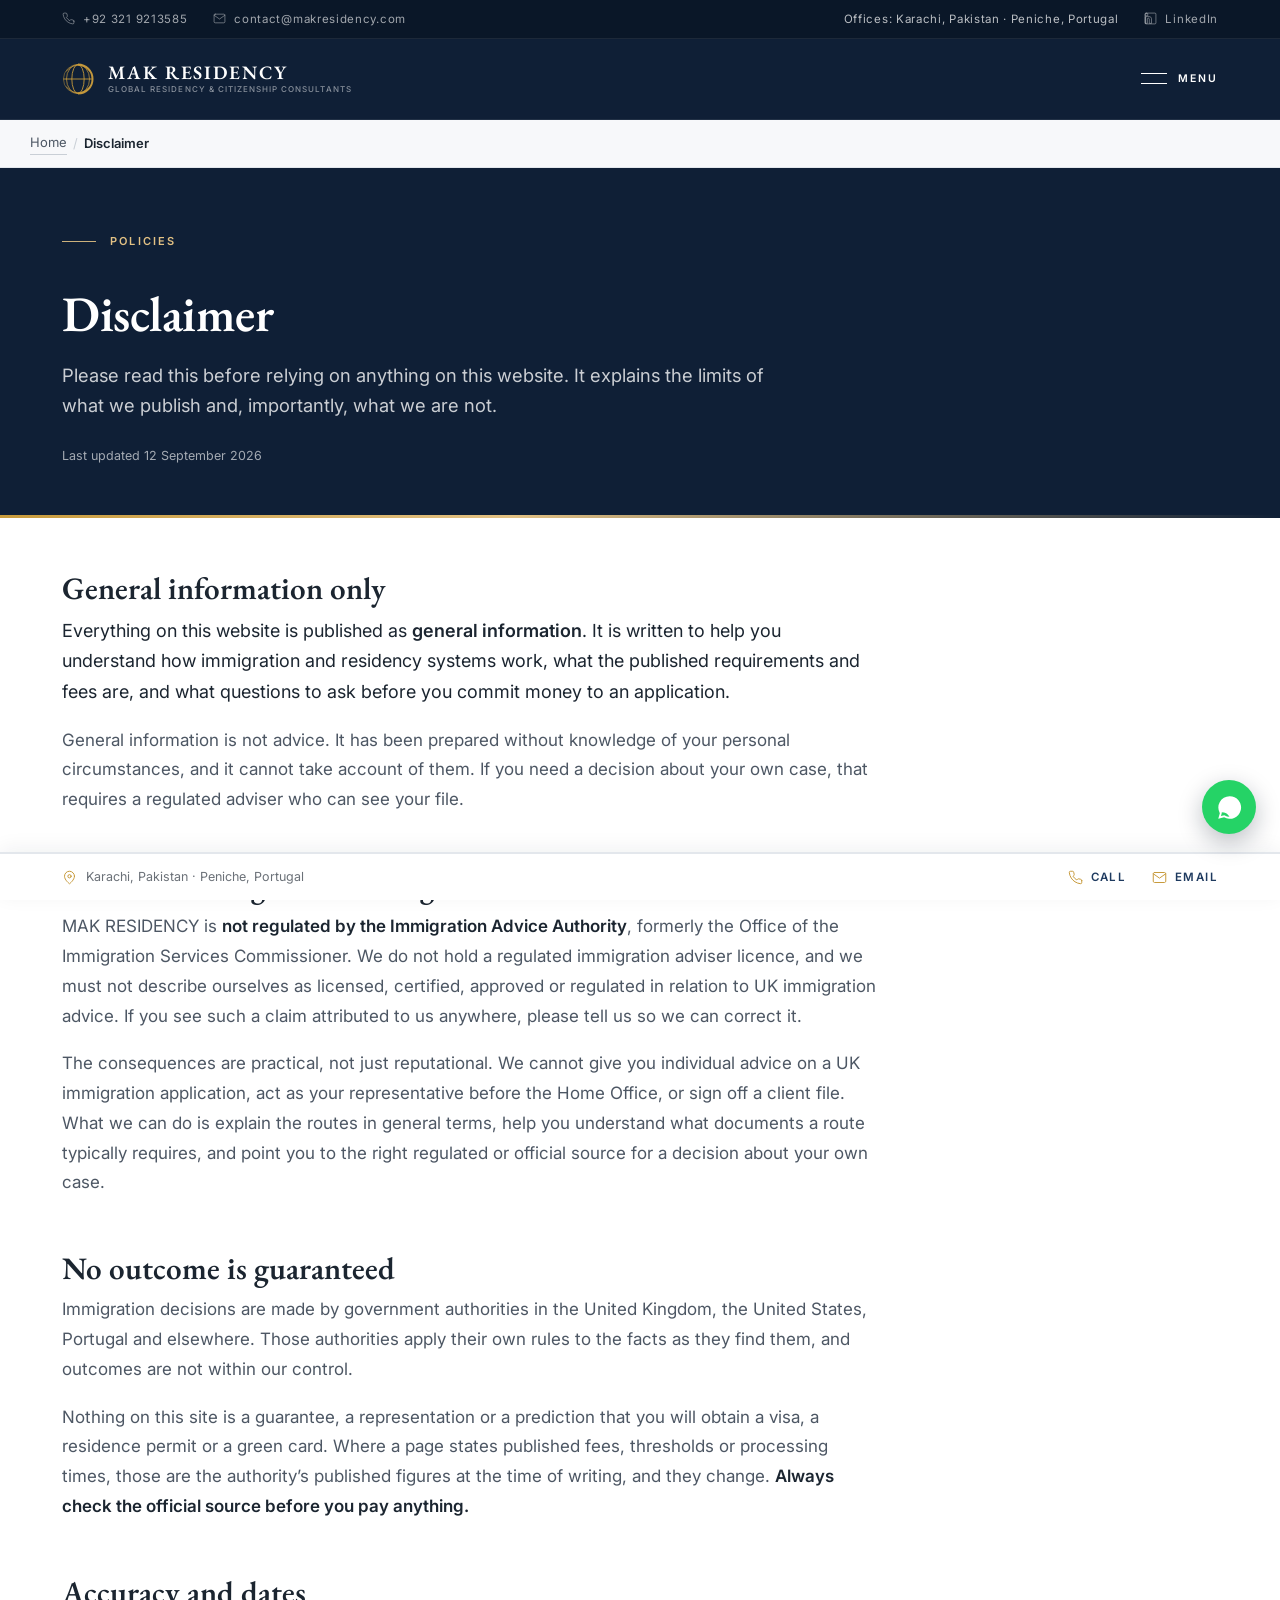
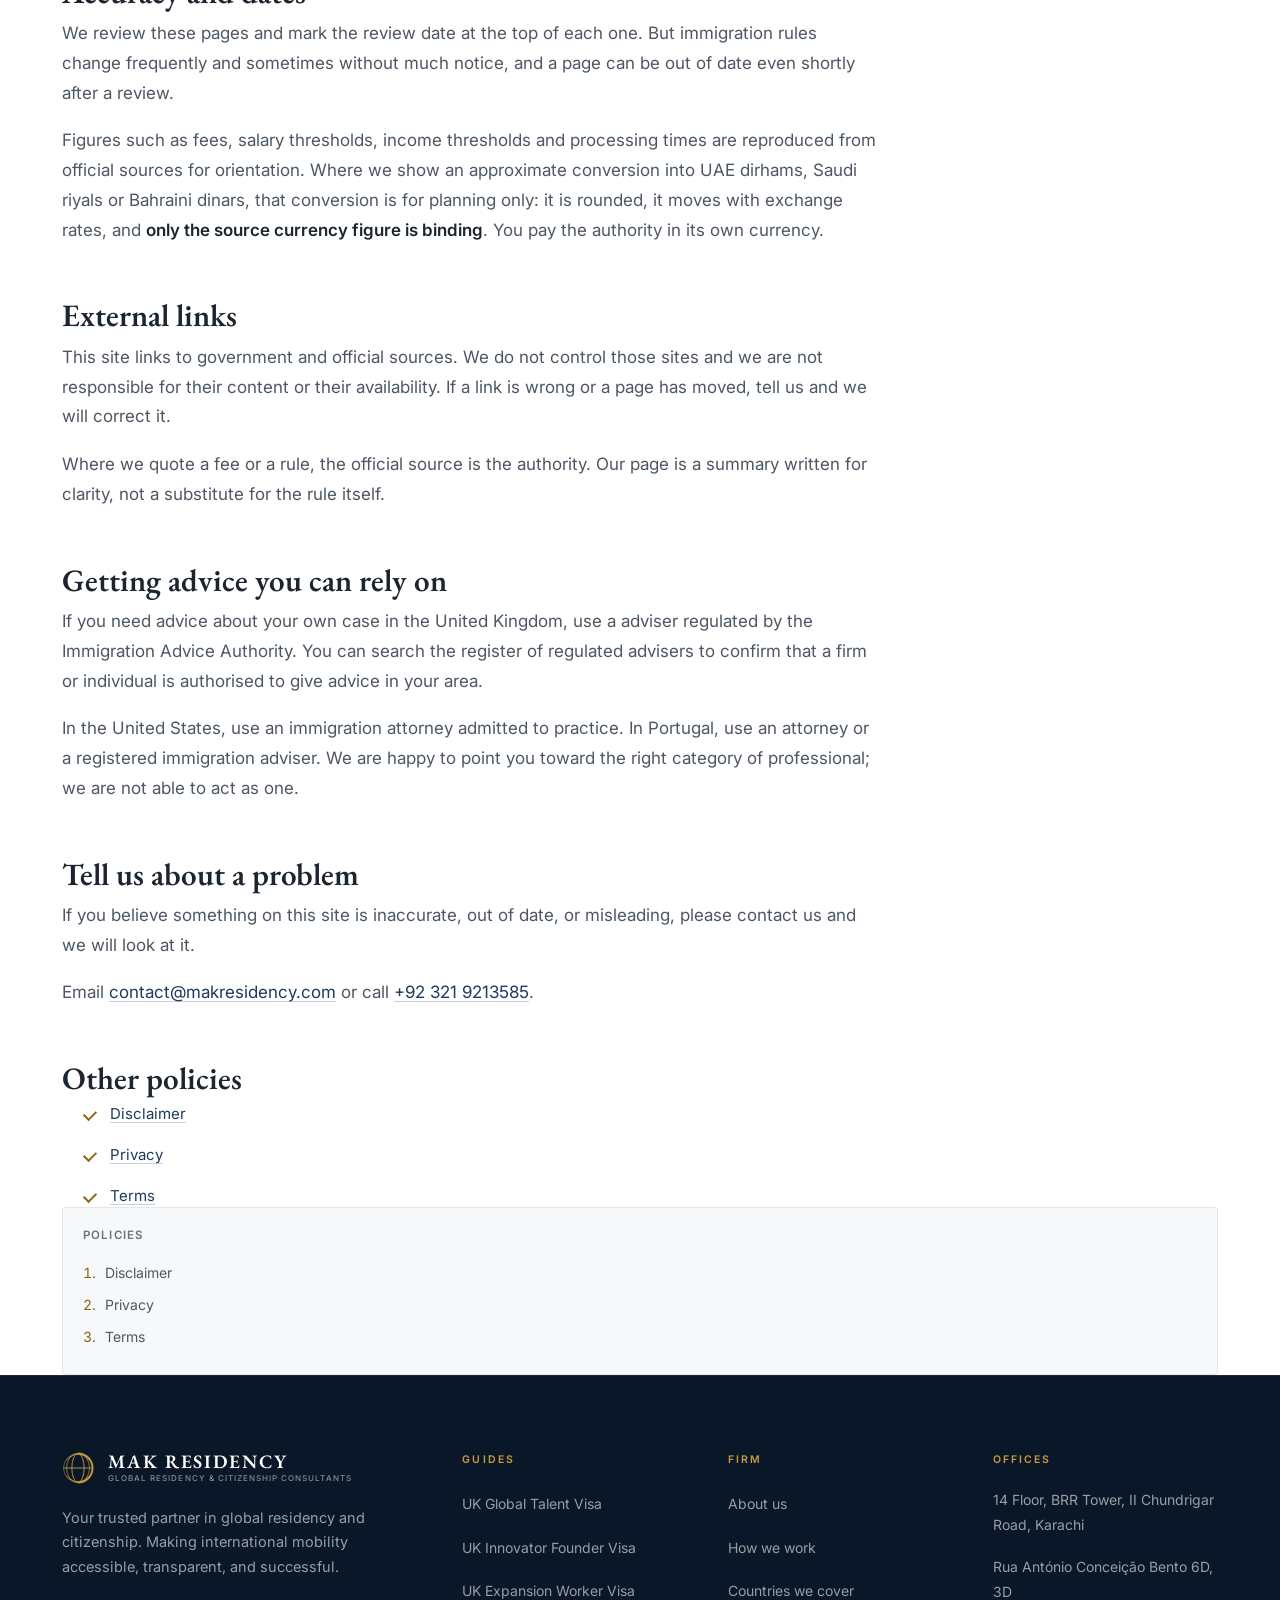
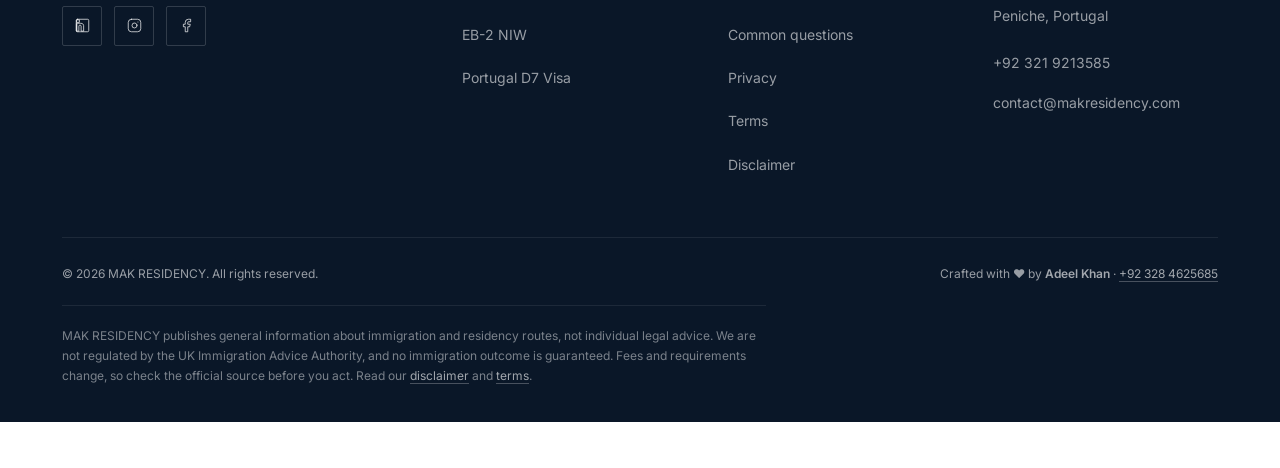
==== commit da9e57d4: "Add Google Tag Manager and correct contact number - Install GTM container GTM-MFCZLWBB (head script " ====
--- a/disclaimer/index.html
+++ b/disclaimer/index.html
@@ -1,6 +1,13 @@
 <!doctype html>
 <html lang="en">
 <head>
+    <!-- Google Tag Manager -->
+    <script>(function(w,d,s,l,i){w[l]=w[l]||[];w[l].push({'gtm.start':
+        new Date().getTime(),event:'gtm.js'});var f=d.getElementsByTagName(s)[0],
+        j=d.createElement(s),dl=l!='dataLayer'?'&l='+l:'';j.async=true;j.src=
+        'https://www.googletagmanager.com/gtm.js?id='+i+dl;f.parentNode.insertBefore(j,f);
+    })(window,document,'script','dataLayer','GTM-MFCZLWBB');</script>
+    <!-- End Google Tag Manager -->
     <meta charset="UTF-8">
     <meta name="viewport" content="width=device-width, initial-scale=1.0">
     <meta name="robots" content="index, follow, max-image-preview:large">
@@ -58,7 +65,7 @@
         "width": 1200,
         "height": 630
       },
-      "telephone": "+92-321-9213538",
+      "telephone": "+92-321-9213585",
       "email": "contact@makresidency.com",
       "location": [
         {
@@ -143,7 +150,7 @@
         {
           "@type": "ContactPoint",
           "contactType": "Enquiries",
-          "telephone": "+92-321-9213538",
+          "telephone": "+92-321-9213585",
           "email": "contact@makresidency.com",
           "availableLanguage": [
             "en",
@@ -211,13 +218,17 @@
     <script>document.documentElement.className += ' js';</script>
 </head>
 <body>
+<!-- Google Tag Manager (noscript) -->
+<noscript><iframe src="https://www.googletagmanager.com/ns.html?id=GTM-MFCZLWBB"
+height="0" width="0" style="display:none;visibility:hidden"></iframe></noscript>
+<!-- End Google Tag Manager (noscript) -->
 <a class="skip-link" href="#main">Skip to content</a>
 
 <header class="site-header" id="siteHeader">
     <div class="utility-bar">
         <div class="container utility-inner">
             <div class="utility-group">
-                <a class="utility-link" href="tel:+923219213538"><svg class="icon" viewBox="0 0 24 24" aria-hidden="true" focusable="false"><path d="M22 16.92v3a2 2 0 0 1-2.18 2 19.79 19.79 0 0 1-8.63-3.07 19.5 19.5 0 0 1-6-6 19.79 19.79 0 0 1-3.07-8.67A2 2 0 0 1 4.11 2h3a2 2 0 0 1 2 1.72c.13.96.36 1.9.7 2.81a2 2 0 0 1-.45 2.11L8.09 9.91a16 16 0 0 0 6 6l1.27-1.27a2 2 0 0 1 2.11-.45c.91.34 1.85.57 2.81.7A2 2 0 0 1 22 16.92z"/></svg><span>+92 321 9213538</span></a>
+                <a class="utility-link" href="tel:+923219213585"><svg class="icon" viewBox="0 0 24 24" aria-hidden="true" focusable="false"><path d="M22 16.92v3a2 2 0 0 1-2.18 2 19.79 19.79 0 0 1-8.63-3.07 19.5 19.5 0 0 1-6-6 19.79 19.79 0 0 1-3.07-8.67A2 2 0 0 1 4.11 2h3a2 2 0 0 1 2 1.72c.13.96.36 1.9.7 2.81a2 2 0 0 1-.45 2.11L8.09 9.91a16 16 0 0 0 6 6l1.27-1.27a2 2 0 0 1 2.11-.45c.91.34 1.85.57 2.81.7A2 2 0 0 1 22 16.92z"/></svg><span>+92 321 9213585</span></a>
                 <a class="utility-link" href="mailto:contact@makresidency.com"><svg class="icon" viewBox="0 0 24 24" aria-hidden="true" focusable="false"><path d="M4 4h16c1.1 0 2 .9 2 2v12c0 1.1-.9 2-2 2H4c-1.1 0-2-.9-2-2V6c0-1.1.9-2 2-2z"/><path d="M22 6l-10 7L2 6"/></svg><span>contact@makresidency.com</span></a>
             </div>
             <div class="utility-group utility-group--end">
@@ -314,7 +325,7 @@
 
 <h2 id="contact">Tell us about a problem</h2>
 <p>If you believe something on this site is inaccurate, out of date, or misleading, please contact us and we will look at it.</p>
-<p>Email <a href="mailto:contact@makresidency.com">contact@makresidency.com</a> or call <a href="tel:+923219213538">+92 321 9213538</a>.</p>
+<p>Email <a href="mailto:contact@makresidency.com">contact@makresidency.com</a> or call <a href="tel:+923219213585">+92 321 9213585</a>.</p>
 
 <h2 id="more-policies">Other policies</h2>
 <ul class="sources">
@@ -403,7 +414,7 @@
                     Peniche, Portugal
                 </address>
                 <ul class="footer-contact">
-                    <li><a href="tel:+923219213538">+92 321 9213538</a></li>
+                    <li><a href="tel:+923219213585">+92 321 9213585</a></li>
                     <li><a href="mailto:contact@makresidency.com">contact@makresidency.com</a></li>
                 </ul>
             </div>
@@ -419,7 +430,7 @@
 </footer>
 
 <!-- ========================= Floating actions ========================= -->
-<a class="whatsapp-float" href="https://wa.me/923219213538" target="_blank" rel="noopener noreferrer" aria-label="Chat with us on WhatsApp">
+<a class="whatsapp-float" href="https://wa.me/923219213585" target="_blank" rel="noopener noreferrer" aria-label="Chat with us on WhatsApp">
     <svg viewBox="0 0 24 24" aria-hidden="true" focusable="false"><path d="M17.5 14.4c-.3-.1-1.8-.9-2-1-.3-.1-.5-.1-.7.1-.2.3-.8 1-.9 1.2-.2.2-.3.2-.6.1-.3-.2-1.3-.5-2.4-1.5-.9-.8-1.5-1.8-1.7-2.1-.2-.3 0-.4.1-.6l.5-.5c.1-.2.2-.3.3-.5 0-.2 0-.4-.1-.5l-1-2.3c-.2-.6-.5-.5-.7-.5h-.6c-.2 0-.5.1-.8.4-.3.3-1 1-1 2.5s1.1 2.9 1.2 3.1c.2.2 2.1 3.2 5.1 4.5.7.3 1.3.5 1.7.6.7.2 1.4.2 1.9.1.6-.1 1.8-.7 2-1.4.2-.7.2-1.3.2-1.4-.1-.2-.3-.3-.5-.4zM12 2a10 10 0 0 0-8.6 15L2 22l5.2-1.4A10 10 0 1 0 12 2zm0 18.2a8.2 8.2 0 0 1-4.2-1.2l-.3-.2-3.1.8.8-3-.2-.3a8.2 8.2 0 0 1 7 3.9z"/></svg>
 </a>
 
@@ -441,7 +452,7 @@
         <div class="container dock-inner">
             <span class="dock-office"><svg class="icon" viewBox="0 0 24 24" aria-hidden="true" focusable="false"><path d="M20 10c0 6-8 12-8 12S4 16 4 10a8 8 0 0 1 16 0z"/><circle cx="12" cy="10" r="2.6"/></svg><span>Karachi, Pakistan &middot; Peniche, Portugal</span></span>
             <span class="dock-actions">
-                <a class="dock-link" href="tel:+923219213538"><svg class="icon" viewBox="0 0 24 24" aria-hidden="true" focusable="false"><path d="M22 16.92v3a2 2 0 0 1-2.18 2 19.79 19.79 0 0 1-8.63-3.07 19.5 19.5 0 0 1-6-6 19.79 19.79 0 0 1-3.07-8.67A2 2 0 0 1 4.11 2h3a2 2 0 0 1 2 1.72c.13.96.36 1.9.7 2.81a2 2 0 0 1-.45 2.11L8.09 9.91a16 16 0 0 0 6 6l1.27-1.27a2 2 0 0 1 2.11-.45c.91.34 1.85.57 2.81.7A2 2 0 0 1 22 16.92z"/></svg><span>Call</span></a>
+                <a class="dock-link" href="tel:+923219213585"><svg class="icon" viewBox="0 0 24 24" aria-hidden="true" focusable="false"><path d="M22 16.92v3a2 2 0 0 1-2.18 2 19.79 19.79 0 0 1-8.63-3.07 19.5 19.5 0 0 1-6-6 19.79 19.79 0 0 1-3.07-8.67A2 2 0 0 1 4.11 2h3a2 2 0 0 1 2 1.72c.13.96.36 1.9.7 2.81a2 2 0 0 1-.45 2.11L8.09 9.91a16 16 0 0 0 6 6l1.27-1.27a2 2 0 0 1 2.11-.45c.91.34 1.85.57 2.81.7A2 2 0 0 1 22 16.92z"/></svg><span>Call</span></a>
                 <a class="dock-link" href="mailto:contact@makresidency.com"><svg class="icon" viewBox="0 0 24 24" aria-hidden="true" focusable="false"><path d="M4 4h16c1.1 0 2 .9 2 2v12c0 1.1-.9 2-2 2H4c-1.1 0-2-.9-2-2V6c0-1.1.9-2 2-2z"/><path d="M22 6l-10 7L2 6"/></svg><span>Email</span></a>
                 <button class="dock-toggle" id="dockToggle" type="button" aria-expanded="false" aria-controls="dockPanel"><svg class="icon" viewBox="0 0 24 24" aria-hidden="true" focusable="false"><path d="M20 10c0 6-8 12-8 12S4 16 4 10a8 8 0 0 1 16 0z"/><circle cx="12" cy="10" r="2.6"/></svg><span>Office</span></button>
             </span>
